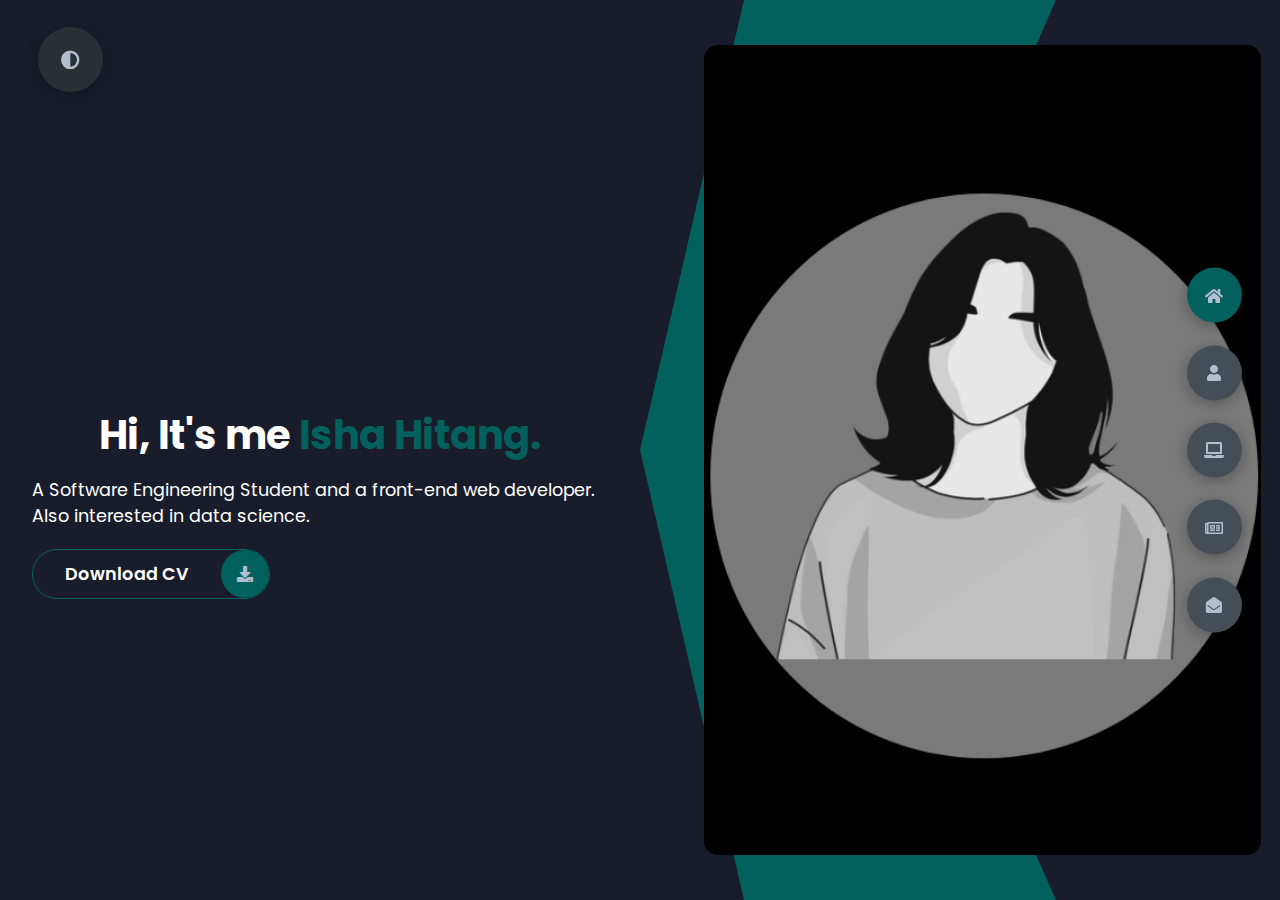
==== index.html @ 8fed6f86 "image added" ====
<!DOCTYPE html>
<html lang="en">
<head>
    <meta charset="UTF-8">
    <meta http-equiv="X-UA-Compatible" content="IE=edge">
    <meta name="viewport" content="width=device-width, initial-scale=1.0">
    <title>Portfolio</title>
    <link rel="stylesheet" href="styles/styles.css">
    <link rel="stylesheet" href="styles/_responsive.css">
    <link rel="preconnect" href="https://fonts.googleapis.com">
    <link rel="preconnect" href="https://fonts.gstatic.com" crossorigin>
    <link rel="stylesheet" href="https://cdnjs.cloudflare.com/ajax/libs/font-awesome/5.15.4/css/all.min.css" integrity="sha512-1ycn6IcaQQ40/MKBW2W4Rhis/DbILU74C1vSrLJxCq57o941Ym01SwNsOMqvEBFlcgUa6xLiPY/NS5R+E6ztJQ==" crossorigin="anonymous" referrerpolicy="no-referrer" />
    <link href="https://fonts.googleapis.com/css2?family=Poppins:wght@400;500;600;700;800&display=swap" rel="stylesheet">
</head>
<body class="main-content">
    <header class="section sec1 header active" id="home">
        <div class="header-content">
            <div class="left-header">
                <div class="h-shape"></div>
                <div class="image">
                    <img src="img/my_img.png" alt="" width="100px" height="100px">
                </div>
            </div>
            <div class="right-header">
                <h1 class="name">
                    Hi, It's me <span>Isha Hitang.</span>
                </h1>
                <p>
                    A Software Engineering Student and a front-end web developer. Also interested in data science.
                </p>
                <div class="btn-con">
                <a href="#" class="main-btn">
                    <span class="btn-text">Download CV</span>
                    <span class="btn-icon"><i class="fas fa-download"></i></span>
                </a>
            </div>
            </div>
        </div>
    </header>
    <main>
        <section class="section sec2 about" id="about">
            <div class="main-title">
                <h2>
                    ABOUT <span>ME</span>
                    <span class="bg-text">my-status</span>
                </h2>
            </div>
            <div class="about-container">
                <div class="left-about">
                    <h4>Information about me</h4>
                    <p>Hi, It&#39;s me Isha Hitang. I am a web developer and a
                        creative engineering student who loves to explore and create
                        new things related to the field. At present, i am probing in
                        the field of data science. Currently inspecting my actual
                        happiness in the field of software. I believe that finding
                        your true happiness will reach you to the victory of your
                        givings, No matter how critical the situation will be...</p>
                    <p>-Dream is something you are free to choose, Dream is
                        someting you are free to imagine, Dream is something that
                        motivates you wake up early in the morning, Dream is
                        something that you can follow...
                <div class="abt-btn-icon">
                    <a href="#" class="main-btn">
                        <span class="btn-text">Download CV</span>
                        <span class="btn-icon"><i class="fas fa-download"></i></span>
                    </a>
                </div>
                </div>
                <div class="right-about">
                    <div class="about-item">
                        <div class="abt-text">
                            <p class="large-text">
                                Project1
                            </p>
                            <p class="small-text">
                                coming <br/>soon...
                            </p>
                        </div>
                    </div>

                    <div class="about-item">
                        <div class="abt-text">
                            <p class="large-text">
                                Project2
                            </p>
                            <p class="small-text">
                                coming <br/>soon...
                            </p>
                        </div>
                    </div>

                    <div class="about-item">
                        <div class="abt-text">
                            <p class="large-text">
                                Project3
                            </p>
                            <p class="small-text">
                                coming <br/>soon...
                            </p>
                        </div>
                    </div>

                    <div class="about-item">
                        <div class="abt-text">
                            <p class="large-text">
                                Project4
                            </p>
                            <p class="small-text">
                                coming <br/>soon...
                            </p>
                        </div>
                    </div>

                </div>
            </div>
            <div class="about-stats">
                <h4 class="stat-titile">Skills</h4>
                <div class="progress-bars">
                    <div class="progress-bar">
                        <div class="prog-title">HTML</div>
                          <div class="progress-con">
                            <p class="prog-text">80%</p>
                            <div class="progress">
                                <span class="html"></span>
                            </div>
                          </div>
                    </div>

                    <div class="progress-bar">
                        <div class="prog-title">SCSS</div>
                          <div class="progress-con">
                            <p class="prog-text">67%</p>
                            <div class="progress">
                                <span class="css"></span>
                            </div>
                          </div>
                    </div>

                    <div class="progress-bar">
                        <div class="prog-title">JS</div>
                          <div class="progress-con">
                            <p class="prog-text">60%</p>
                            <div class="progress">
                                <span class="javascript"></span>
                            </div>
                          </div>
                    </div>

                    <div class="progress-bar">
                        <div class="prog-title">PHP/MYSQL</div>
                          <div class="progress-con">
                            <p class="prog-text">60%</p>
                            <div class="progress">
                                <span class="php-mysql"></span>
                            </div>
                          </div>
                    </div>

                    <div class="progress-bar">
                        <div class="prog-title">PYTHON</div>
                          <div class="progress-con">
                            <p class="prog-text">70%</p>
                            <div class="progress">
                                <span class="python"></span>
                            </div>
                          </div>
                    </div>

                    <div class="progress-bar">
                        <div class="prog-title">C/C++</div>
                          <div class="progress-con">
                            <p class="prog-text">85%</p>
                            <div class="progress">
                                <span class="c-cplus"></span>
                            </div>
                          </div>
                    </div>
                </div>
            </div>
            <h4 class="stat-titile">My timeline</h4>
            <div class="timeline">
                <div class="timeline-item">
                    <div class="timeline-icon">
                        <i class="fas fa-briefcase"></i>
                    </div>
                    <p class="timeline-duration">2068 - 2074</p>
                    <h5> Jana Jyoti S.S <span> - middle school diploma</span></h5>
                    <p>At Jana Jyoti Secondary School, Tilottama-4, Rupandehi-Nepal.</p>
                </div>

                <div class="timeline-item">
                    <div class="timeline-icon">
                        <i class="fas fa-briefcase"></i>
                    </div>
                    <p class="timeline-duration">2075 - 2077</p>
                    <h5> Tilottama H.S.S <span> - high school diploma</span></h5>
                    <p>At Tilottama Higher Secondary School, Tilottama-2, Rupandehi-Nepal.</p>
                </div>

                <div class="timeline-item">
                    <div class="timeline-icon">
                        <i class="fas fa-briefcase"></i>
                    </div>
                    <p class="timeline-duration">2078 - present</p>
                    <h5>NCIT<span> - software Engineering Student</span></h5>
                    <p>At Nepal college Of Information Technology, Balkuamri-Lalitpur, Kathmandu, Nepal</p>
                </div>

                <div class="timeline-item">
                    <div class="timeline-icon">
                        <i class="fas fa-briefcase"></i>
                    </div>
                    <p class="timeline-duration">coming years</p>
                    <h5>Internships <span> - coming soon...</span></h5>
                    <p>...</p>
                </div>

            </div>
        </section>
        <section class="section sec3 projects" id="projects">
            <div class="main-title">
                <h2>My <span>Projects</span><span class="bg-text">My work</span></h2>
            </div>
            <p class="project-text">
                Here is some of my projects that i have done using various programming language and will also contain my all future projects...
            </p>
            <div class="_projects">
                <div class="projects-item">
                    <div class="image">
                        <img src="img/girl5.jpg" alt="">
                    </div>
                    <div class="hover-items">
                        <h3>coming soon...</h3>
                        <div class="icons">
                            <a href="#" target="_blank" class="icon git-icon">
                                <i class="fab fa-github"></i>
                            </a>

                            <a href="#" target="_blank" class="icon lin-icon">
                                <i class="fab fa-linkedin"></i>
                            </a>

                            <a href="#" target="_blank" class="icon y-icon">
                                <i class="fab fa-youtube"></i>
                            </a>
                        </div>
                    </div>
                </div>
                <div class="projects-item">
                    <div class="image">
                        <img src="img/girl5.jpg" alt="">
                    </div>
                    <div class="hover-items">
                        <h3>coming soon...</h3>
                        <div class="icons">
                            <a href="#" target="_blank" class="icon git-icon">
                                <i class="fab fa-github"></i>
                            </a>

                            <a href="#" target="_blank" class="icon lin-icon">
                                <i class="fab fa-linkedin"></i>
                            </a>

                            <a href="#" target="_blank" class="icon y-icon">
                                <i class="fab fa-youtube"></i>
                            </a>
                        </div>
                    </div>
                </div>

                <div class="projects-item">
                    <div class="image">
                        <img src="img/girl5.jpg" alt="">
                    </div>
                    <div class="hover-items">
                        <h3>coming soon...</h3>
                        <div class="icons">
                            <a href="#" target="_blank" class="icon git-icon">
                                <i class="fab fa-github"></i>
                            </a>

                            <a href="#" target="_blank" class="icon lin-icon">
                                <i class="fab fa-linkedin"></i>
                            </a>

                            <a href="#" target="_blank" class="icon y-icon">
                                <i class="fab fa-youtube"></i>
                            </a>
                        </div>
                    </div>
                </div>

                <div class="projects-item">
                    <div class="image">
                        <img src="img/girl5.jpg" alt="">
                    </div>
                    <div class="hover-items">
                        <h3>coming soon...</h3>
                        <div class="icons">
                            <a href="#" target="_blank" class="icon git-icon">
                                <i class="fab fa-github"></i>
                            </a>

                            <a href="#" target="_blank" class="icon lin-icon">
                                <i class="fab fa-linkedin"></i>
                            </a>

                            <a href="#" target="_blank" class="icon y-icon">
                                <i class="fab fa-youtube"></i>
                            </a>
                        </div>
                    </div>
                </div>

                <div class="projects-item">
                    <div class="image">
                        <img src="img/girl5.jpg" alt="">
                    </div>
                    <div class="hover-items">
                        <h3>coming soon...</h3>
                        <div class="icons">
                            <a href="#" target="_blank" class="icon git-icon">
                                <i class="fab fa-github"></i>
                            </a>

                            <a href="#" target="_blank" class="icon lin-icon">
                                <i class="fab fa-linkedin"></i>
                            </a>

                            <a href="#" target="_blank" class="icon y-icon">
                                <i class="fab fa-youtube"></i>
                            </a>
                        </div>
                    </div>
                </div>

                <div class="projects-item">
                    <div class="image">
                        <img src="img/girl5.jpg" alt="">
                    </div>
                    <div class="hover-items">
                        <h3>coming soon...</h3>
                        <div class="icons">
                            <a href="#" target="_blank" class="icon git-icon">
                                <i class="fab fa-github"></i>
                            </a>

                            <a href="#" target="_blank" class="icon lin-icon">
                                <i class="fab fa-linkedin"></i>
                            </a>

                            <a href="#" target="_blank" class="icon y-icon">
                                <i class="fab fa-youtube"></i>
                            </a>
                        </div>
                    </div>
                </div>
            </div>
        </section>
        <section class="section sec4 " id="blogs">
            <div class="blogs-content">
                <div class="main-title">
                    <h2>My <span>Blogs</span><div class="bg-text">My Blogs</div></h2>
                </div>
                <div class="_blogs">
                    <div class="blog">
                        <img src="img/girl4.jpg" alt="">
                        <div class="blog-text">
                           <h4>How to start programming for the first time...</h4> 
                           <p>One of ways I learn best is by doing. I literally decide on a topic I think I know something about, and I drill down in a spiral loop through things I didn’t know, or I didn’t even think about.</p>
                        </div>
                    </div>

                    <div class="blog">
                        <img src="img/girl4.jpg" alt="">
                        <div class="blog-text">
                           <h4>My first coding...</h4> 
                           <p>It’s 1 or 0. There’s no “almost there”–you either get the correct or incorrect result. That seeing-through mentality sharpens how you approach a real problem.</p>
                        </div>
                    </div>

                </div>
            </div>
        </section>
        <section class="section sec5 contact" id="contact">
            <div class="contact-container">
                <div class="main-title">
                    <h2>Contact <span>Me</span><div class="bg-text">Contact</div></h2>
                </div>
                <div class="contact-content-con">
                    <div class="left-contact">
                        <h4>contact me here
                            <p><i class="fas fa-smile" aria-hidden="true" style="font-size: 30px; color: var(--color-white);"></i></p>
                        </h4>
                        <p>Lorem, ipsum dolor sit amet consectetur adipisicing elit. Repellat illo impedit ipsam eaque quos </p>
                        <div class="contact-info">
                            <div class="contacts-item">
                                <div class="icon">
                                    <i class="fas fa-map-marker-alt"></i>
                                    Location
                                </div>
                                <p>
                                    : Kathmandu, Nepal
                                </p>
                            </div>

                            <div class="contacts-item">
                                <div class="icon">
                                    <i class="fas fa-book-reader"></i>
                                    Education
                                </div>
                                <p>
                                    : NCIT
                                </p>
                            </div>

                            <div class="contacts-item">
                                <div class="icon">
                                    <i class="fa fa-mobile" aria-hidden="true"></i>
                                    Mobile Number
                                </div>
                                <p>
                                    : +977 9827454638
                                </p>
                            </div>

                            <div class="contacts-item">
                                <div class="icon">
                                    <i class="fa fa-envelope" aria-hidden="true"></i>
                                    Email
                                </div>
                                <p>
                                    : isha09@gmail.com
                                </p>
                            </div>

                            <div class="contacts-item">
                                <div class="icon">
                                    <i class="fa fa-language" aria-hidden="true"></i>
                                    language
                                </div>
                                <p>
                                    : Nepali, English, hindi
                                </p>
                            </div>
                        </div>
                        <div class="contact-icons">
                            <div class="contact-icon">
                                <a href="https://www.github.com/iamisha" target="_blank">
                                    <i class="fab fa-github g-icon"></i>
                                </a>
                                <a href="https://www.facebook.com/isha.hitang.5" target="_blank">
                                    <i class="fab fa-facebook fa-icon"></i>
                                </a>
                                <a href="https://www.instagram.com/isha_hitang/" target="_blank">
                                    <i class="fab fa-instagram insta-icon"></i>
                                </a>
                                <a href="https://www.linkedin.com/in/isha-hitang-bb3673252/" target="_blank">
                                    <i class="fab fa-linkedin lin-icon"></i>
                                </a>
                            </div>
                        </div>
                    </div>
                    <div class="right-contact">
                        <form action="" class="form-contact">
                            <div class="control-input control-input-2">
                                <div class="f-name">
                                    <input type="text" required  placeholder="TYPE YOUR FULL NAME">
                                </div>
                                <input type="text" required  placeholder="TYPE YOUR FULL EMAIL">
                            </div>

                            <div class="control-input">
                                <input type="text" required  placeholder="ENTER SUBJECT">
                            </div>

                            <div class="control-input">
                                <textarea name="" id="" cols="15" rows="8" placeholder="type something..."></textarea>
                            </div>
                            <div class="submit-button">
                                <a href="#" class="main-btn">
                                    <span class="btn-text">Submit</span>
                                    <span class="btn-icon"><i class="fa fa-eye"></i></span>
                                </a>
                            </div>
                        </form>
                    </div>
                </div>
            </div>
        </section>
    </main>

    <div class="controls">
        <div class="control active-btn" data-id="home" >
            <i class="fas fa-home"></i>
        </div>
        <div class="control" data-id="about">
            <i class="fas fa-user"></i>
        </div>
        <div class="control" data-id="projects">
            <i class="fa fa-laptop"></i>
        </div>
        <div class="control" data-id="blogs">
            <i class="far fa-newspaper"></i>
        </div>
        <div class="control" data-id="contact">
            <i class="fas fa-envelope-open"></i>
        </div>
    </div>
    <div class="theme-btn">
        <i class="fas fa-adjust"></i>
    </div>
    <script src="app.js"></script>
</body>
</html>
---- styles/styles.css ----
*{
    margin: 0;
    padding: 0;
    box-sizing: border-box;
    list-style: none;
}

:root {
    --color-primary: #191d2b;
    --color-secondary: #02615c;
    --color-white: #FFFFFF;
    --color-black: #000;
    --color-grey0: #f8f8f8;
    --color-grey-1: #dbe1e8;
    --color-grey-2: #b2becd;
    --color-grey-3: #6c7983;
    --color-grey-4: #454e56;
    --color-grey-5: #2a2e35;
    --color-grey-6: #12181b;
    --br-sm-2: 14px;
    --box-shadow-1: 0 3px 15px rgba(0,0,0,.3);
}

.light-mode{
    --color-primary: #FFFFFF;
    --color-secondary: teal;
    --color-white: #454e56;
    --color-black: #000;
    --color-grey0: #f8f8f8;
    --color-grey-1: #6c7983;
    --color-grey-2: #6c7983;
    --color-grey-3: #6c7983;
    --color-grey-4: #454e56;
    --color-grey-5: #f8f8f8;
    --color-grey-6: #12181b;
    --br-sm-2: 14px;
    --box-shadow-1: 0 3px 15px rgba(0,0,0,.3);
}

body {
    background-color: var(--color-primary);
    font-family: "Poppins", sans-serif;
    font-size: 1.1rem;
    color: var(--color-white);
    transition: all 0.4s ease-in-out;
  }

a{
    display: inline-block;
    text-decoration: none;
    color: inherit;
    font-family: inherit;
}


header{
    min-height: 100vh;
    color: var(--color-white);
    overflow: hidden;
}

section{
    min-height: 100vh;
    width: 100%;
    position: absolute;
    left: 0;
    top: 0;
    padding: 3rem 18rem;
}

.section{
    transform: translateY(-100%) scale(0);
    transition: all .4s ease-in-out;
    background-color: var(--color-primary);
}

.sec1{
    display: none;
    transform: translateY(0) scale(1);
   

}
.sec2{
    display: none;
    transform: translateY(0) scale(1);
    

}
.sec3{
    display: none;
    transform: translateY(0) scale(1);
    

}
.sec4{
    display: none;
    transform: translateY(0) scale(1);
   
}
.sec5{
    display: none;
    transform: translateY(0) scale(1);
    

}

.active{
    display: block;
    animation: scaleAnim 1s ease-in-out;
}

@keyframes scaleAnim {
    0%{
        transform: translateY(-100%) scaleY(0)
    }

    100%{
        transform: translateY(0) scaleY(1)
    }
}

/*controls css starts here*/

.controls{
    position: fixed;
    z-index: 10;
    top: 50%;
    right: 3%;
    display: flex;
    flex-direction: column;
    align-items: center;
    justify-content: center;
    transform: translateY(-50%);
    
}
.control{
    padding: 1rem;
    cursor: pointer;
    background-color: var(--color-grey-4);
    width: 55px;
    height: 55px;
    border-radius: 50%;
    display: flex;
    justify-content: center;
    align-items: center;
    margin: .7rem 0;
    box-shadow: var(--box-shadow-1);
}
.control:hover {
    background-color: var(--color-secondary);
}
i{
    font-size: 1rem;
    color: var(--color-grey-2);
    pointer-events: none;
}

.theme-btn{
    top: 3%;
    left: 3%;
    height: 65px;
    width: 65px;
    cursor: pointer;
    background-color: var(--color-grey-5);
    border-radius: 50%;
    position: fixed;
    display: flex;
    justify-content: center;
    align-items: center;
    box-shadow: 0 3px 15px rgba(0, 0, 0, 0.3);
    transition: all .1s ease-in-out;
}

.theme-btn:hover{
    transform: translateY(-5px);
}

.theme-btn i{
    font-size: 1.2rem;
    color: var(--color-grey-2);
    pointer-events: none;
}

/*active-btn*/
.active-btn{
    background-color: var(--color-secondary);
    transition: all .4s ease-in-out;
}
/*control css ends here*/

/*header content css starts here*/
.header-content{
    display: grid;
    grid-template-columns: repeat(2, 1fr);
    min-height: 100vh;
}
.left-header{
    display: flex;
    align-items: center;
    position: relative;
}
.right-header{
    display: flex;;
    flex-direction: column;
    justify-content: center;
    padding-right: 18rem;
}
h1.name{
    font-size: 35px;
    margin-bottom: 12px;
}
.name{
    font-size: 3rem;
}
.name  span{
    color: var(--color-secondary);
}

.h-shape{
    transition: all .4s ease-in-out;
    width: 65%;
    height: 100%;
    background-color: var(--color-secondary); 
    position: absolute;
    left: 0;
    top: 0;
    bottom: 0;
    z-index: -1;
    clip-path: polygon(100% 0%, 52% 50%, 100% 100%, 25% 100%, 0% 50%, 25% 0%);
}
.image {
    border-radius: var(--br-sm-2);
    height: 90%;
    width: 87%;
    margin-left: 4rem;
    background-color: var(--color-black);
    transition: all .4s ease-in-out;
}

img{
    width: 100%;
    height: 100%;
    object-fit: cover;
    transition: all .4s ease-in-out;
    filter: grayscale(100%);
  
}
/*header content css ends here*/

/*CV Button css starst here*/
.btn-con{
    display: felx;
    align-self: flex-start;
}
.abt-btn-icon{
    display: flex;
    align-self: flex-start;

}
.main-btn{
    border-radius: 40px;
    color: inherit;
    font-weight: 600;
    position: relative;
    border: 1px solid var(--color-secondary);
    display: flex;
    align-items: center;
    overflow: hidden;
}
a.main-btn {
    margin-top: 20px;
}
a.main-btn:hover{
    background-color: var(--color-secondary);
    transition: all .4s ease-in-out;
}
.btn-text{
    padding: 0 2rem;
}
.btn-icon{
    background-color: var(--color-secondary);
    display: flex;
    align-items: center;
    justify-content: center;
    border-radius: 50%;
    padding: 1rem; 
}
/*CV button css ends here*/

/*about section css starts here*/
.about-container{
    display: grid;
    grid-template-columns: repeat(2, 1fr);
    padding-top: 3.5rem;
    padding-bottom: 5rem;
}
.right-about{
    display: grid;
    grid-template-columns: repeat(2, 1fr);
    grid-gap: 2rem;

}

.left-about{
    padding-right: 5rem;

}

.left-about p{
    line-height: 2rem;
    color: var(--color-grey-1);
}
.left-about h4{
    font-size: 2rem;
    text-decoration: uppercase;
}

.about-item{
    border: 2px solid var(--color-grey-5);
    border-radius: 5px;
    transition: all .4s ease-in-out;
    box-shadow: 1 px 2px 15px rgba(0, 0, 0, .1);
}

.about-item:hover{
    cursor: default;
    transform: translateY(-5px);
    box-shadow: 1px 4px 15px rgba(0, 0, 0, .33);
}

.abt-text{
    padding: 1.6rem;
    display: flex;
    flex-direction: column;
}

.large-text{
    font-size: 3rem;
    font-weight: 700;
    color: var(--color-secondary);
}
.small-text{
    padding-left: 3rem;
    position: relative;
    text-transform: uppercase;
    font-size: 1.2rem;
    color: var(--color-grey-1);
    letter-spacing: 2px;
}


.main-title{
    text-align: center;
}
.main-title h2{
    position: relative;
    text-transform: uppercase;
    font-size: 4rem;
    font-weight: 700;

}
.main-title span{
    color: var(--color-secondary);
}
.main-title .bg-text{
    position: absolute;
    top: 50%;
    left: 50%;
    color: var(--color-grey-5);
    transition: all .4s ease-in-out;
    z-index: -1;
    transform: translate(-50%, -50%);
    font-weight: 800;
    font-size: 6.2rem;
}
/*about section css ends here*/

/*skills*/
.about-stats{
    padding-bottom: 4rem;
}
.about-stats .progress-bars{
    display: grid;
    grid-template-columns: repeat(2, 1fr);
    grid-gap: 2rem;

}
.about-stats .progress-bars .progress-bar{
    display: flex;
    flex-direction: column;

}
.about-stats .progress-bars .progress-bar .prog-title{
    text-transform: uppercase;
    font-weight: 500;
}
.prog-title .progress-con{
    display: flex;
    align-items: center;

}
.progress-con .prog-text{
    color: var(--color-grey-2);
}
.progress-con .progress{
    width: 100%;
    height: .45rem;
    background-color: var(--color-grey-4);
    margin-left: 3rem;
    margin-top: -1rem;
    position: relative;
}

.progress span{
    position: absolute;
    top: 0;
    left: 0;
    height: 100%;
    background-color: var(--color-secondary);
    transition: all .4s ease-in-out;
    width: 80%;
}

.progress .html{
    width: 80%;
}
.progress .css{
    width: 67%;
}
.progress .javascript{
    width: 60%;
}
.progress .php-mysql{
    width: 60%;
}
.progress .python{
    width: 70%;
}
.progress .c-cplus{
    width: 85%;
}

.progress-bar{
    margin-left: 60px;
}

.stat-titile::before{
    content: '';
    position: absolute;
    left: 50%;
    top: 0;
    width: 40%;
    height: 1px;
    background-color: var(--color-grey-5);
    transform: translateX(-50%);
}
h4.stat-titile {
    margin-left: 60px;
    text-transform: uppercase;
    font-size: 1.4rem;
    text-align: center;
    padding: 3.5rem 0;
    position: relative;
}

.progress-bars {
    margin-left: -72px;
}

/*timeline*/
.timeline{
    display: grid;
    grid-template-columns: repeat(2, 1fr);
    grid-gap: 2rem;
    padding-bottom: 3rem;

}
.timeline .timeline-item{
    position: relative;
    padding-left: 3rem;
    border-left: 1px solid var(--color-grey-5);
}
.timeline .timeline-icon{
    position: absolute;
    left: -28px;
    top: 0;
    background-color: var(--color-secondary);
    width: 50px;
    height: 50px;
    border-radius: 50%;
    display: flex;
    align-items: center;
    justify-content: center;

}
.timeline i{
    font-size: 1.2rem;
}
.timeline .timeline-duration{
    padding: .2rem .6rem;
    background-color: var(--color-grey-5);
    border-radius: 15px;
    display: inline-block;
    font-size: .8rem;
    text-transform: uppercase;
    font-weight: 500;
}
.timeline h5{
    padding: 1rem 0;
    text-transform: uppercase;
    font-size: 1.3rem;
    font-weight: 600;

}
.timeline span{
    color: var(--color-grey-2);
    font-weight: 500;
    font-size: 1.2rem;
}
.timeline p{
    font-size: 15px;
    color: var(--color-grey-2);
}


/*Projects*/
.project-text{
    padding: 2rem 0;
    text-align: center; 
}

._projects{
    display: grid;
    grid-template-columns: repeat(3, 1fr);
    grid-gap: 2rem;
    margin-top: 3rem;
}


._projects .image{
    width: 82%;;
}

._projects .projects-item{
    position: relative;
}

._projects img{
    width: 100%;
    height: 100%;
    object-fit: cover;
    border-radius: 15px;
}
._projects .hover-items{
    width: 100%;
    height: 100%;
    background-color: var(--color-secondary);
    position: absolute;
    left: 0;
    top: 0;
    border-radius: 15px;
    display: flex;
    justify-content: center;
    align-items: center;
    flex-direction: column;
    opacity: 0;
    transform: scale(0);
    transition: all .4s ease-in-out;
}
.hover-items h3{
    font-size: 1.4rem;
    color: var(--color-white);
    margin-bottom: 1.4rem;
}
.hover-items .icons{
    display: flex;
    justify-content: center;
    align-items: center;
    
}
.hover-items .icon{
    background-color: var(--color-primary);
    border-radius: 50%;
    width: 50px;
    height: 50px;
    display: flex;
    align-items: center;
    justify-content: center;
    margin: 0 1rem;
    cursor: pointer;
    transition: all .4s ease-in-out;

}
.hover-items i{
    font-size: 1.4rem;
    color: var(--color-white);
    margin: 0 1rem;
}

.hover-items .git-icon:hover{
    background-color: var(--color-black);
}

.hover-items .lin-icon:hover{
    background-color: #0077b5;
}

.hover-items .y-icon:hover{
    background-color: #FF3333;
}
.projects-item:hover .hover-items{
    opacity: 1;
    transform: scale(1);
}

/*Blogs*/
._blogs {
    display: grid;
    grid-template-columns: repeat(3, 1fr);
    grid-gap: 2rem;
    margin-top: 3rem;
    display: flex;
    align-items: center;
    justify-content: center;
  }
  
  ._blogs .blog {
    position: relative;
    background-color: var(--color-grey-5);
    border-radius: 5px;
    box-shadow: 1px 1px 20px rgba(0, 0, 0, 0.1);
    transition: all 0.4s ease-in-out;
   
  }
  ._blogs .blog:hover {
    box-shadow: 1px 1px 20px rgba(0, 0, 0, 0.3);
    transform: translateY(-5px);
    transition: all 0.4s ease-in-out;
  }
  ._blogs .blog:hover img {
    filter: grayscale(0);
    transform: scale(1.1);
    box-shadow: 0px 4px 15px rgba(0, 0, 0, 0.8);
  }
  ._blogs .blog img {
    width: 100%;
    height: 200px;
    object-fit: cover;
    border-top-left-radius: 5px;
    border-top-right-radius: 5px;
    filter: grayscale(100%);
    transition: all 0.4s ease-in-out;
   
  }
  ._blogs .blog .blog-text {
    margin-top: -7px;
    padding: 1.1rem;
    border-top: 8px solid var(--color-secondary);
  }
  ._blogs .blog .blog-text h4 {
    font-size: 1.5rem;
    margin-bottom: 0.7rem;
    transition: all 0.4s ease-in-out;
    cursor: pointer;
  }
  ._blogs .blog .blog-text h4:hover {
    color: var(--color-secondary);
  }
  ._blogs .blog .blog-text p {
    color: var(--color-grey-2);
    line-height: 2rem;
    padding-bottom: 1rem;
  }

  /*contact*/
  .contact-content-con{
    display: flex;
    padding-top: 3.6rem;
  }

  .contact-content-con .right-contact .control-input-2{
    flex-direction: column;
}
.contact-content-con .f-name{
    margin-bottom: 20px;
}

  .contact-content-con .left-contact{
    flex: 2;
  }
  .left-contact h4{
    margin-top: 1rem;
    font-size: 2rem;
    text-transform: uppercase;
  }
  .left-contact p{
    margin: 1rem 0;
    line-height: 2rem;
  }
 .contact-info .contacts-item{
    display: flex;
    align-items: center;
    justify-content: space-between;
 }

 .contacts-item p{
    margin: .3rem 0 !important;
    padding: 0 !important;
 }
 .contacts-item .icon{
    display: grid;
    grid-template-columns: 30px 1fr;
 }

 .contacts-item .icon i{
    display: flex;
    align-items: center;
    font-size: 1.3rem;
 }
  .contact-content-con .right-contact{
    flex: 3;
    margin-left: 3rem;
  }
  .right-contact .control-input{
    margin: 1.5rem 0;
  }
.right-contact .control-input input, textarea{
    border-radius: 30px;
    font-weight: inherit;
    font-size: inherit;
    font-family: inherit;
    padding: .8rem 1.1rem;
    outline: none;
    border: none;
    background-color: var(--color-grey-5);
    width: 100%;
    color: var(--color-white);
    resize: none;
}

.right-contact .control-input-2{
    display: flex;
}
.control-input-2:last child{
    margin-left: 1.4rem;
}
.right-contact input[type="text"] {
    margin: 6px;
}
.right-contact .submit-button{
    display: flex;
    align-items: right;
    justify-content: flex-start;
}
.contact-icons .contact-icon{
    display: flex;
    margin-top: 2rem;
}
.contact-icons .contact-icon a{
    display: flex;
    align-items: center;
    color: var(--color-white);
    background-color: var(--color-grey-5);
    cursor: pointer;
    justify-content: center;
    width: 50px;
    height: 50px;
    border-radius: 50%;
    margin: 0 .35rem;
    transition: all .4s ease-in-out;
}
.contact-icon a:hover{
    background-color: var(--color-secondary);
}

.contact-icons i{
    display: flex;
    align-items: center;
    justify-content: center;
    font-size: 1.3rem;
}

@import './_responsive.css';
---- styles/_responsive.css ----
@media screen and (max-width: 600px){

    h1.name {
        margin-top: 55px;
    }
    .main-title{
        margin-top: 80px;

    }
    .main-title .bg-text{
        font-size: 40px;
    }
    .main-title h2{
        font-size: 40px;
    }
    .theme-btn{
        
        width: 50px;
        height: 50px;
        margin-top: 800px;
    }

    header{

        padding: 0;
    }
    header .right-header{
        padding: 0 !important;
    }
    .header-content {
        height: 905px;
        grid-template-columns: 1fr;
        padding-bottom: 6rem;
    }
    .left-header .h-shape{
        display: none;
    }
    .right-header{
        grid-row: 1;
        width: 90%;
        margin: 0 auto;
    }
    .header-content .left-header .image{
        margin: 0 auto;
        width: 85%;
    }

    .about-container{
        grid-template-columns: 1fr;
    }
    .about-container .right-about{
        grid-template-columns: 1fr;
        padding-top: 2rem;
    }
    .about-container .left-about{
        padding-right: 0;
    }
    .left-about p{
        padding-left: 0;
    }

    .about-stats .progress-bars{
        grid-template-columns: 1fr;
        width: 100%;
        margin-left: -40px;
    }

    ._projects {
        display: inline-block;
        margin-left: -60px;
    }
    ._blogs{
        display: inline-block;
    }
    .blog{
        margin: 25px;
    }

    .contact-content-con{
        flex-direction: column;
    }
    .left-contact h4 {
        text-align: center;
        margin-top: -40px;
    }

    .contact-content-con .right-contact{
        flex: 3;
        margin-left: 0;
    }
    .contact-icons {
        padding: 10px;
    }
    .contact-icon {
        padding-left: 45px;
    }
    .contact-icon {
        margin-left: 40px;
    }
    .contact-content-con .right-contact .control-input-2{
        flex-direction: column;
    }
    .contact-content-con .right-contact .control-input-2:last-child{
        margin-left: 0;
        margin-top: 1.5rem;
    }
    .right-contact .f-name {
        margin-bottom: 20px;
    }
    .submit-button {
        margin-left: 310px;
    }
.timeline{
    grid-template-columns: 1fr;
    padding-bottom: 6rem;
}

    .section{
        padding: 2rem 2.5rem !important;
    }
    .controls {
    top: 0;
    bottom: auto;
    flex-direction: row;
    justify-content: center;
    left: 50%;
    transform: translateX(-50%);
    width: 100%;
    background-color: var(--color-black);
}
    .control{
        margin: 1rem .6rem;
    }
}

@media screen and (max-width:1432px){
    h1.name {
        margin-top: 55px;
    }
    .main-title{
        margin-top: 80px;

    }
    .main-title .bg-text{
        font-size: 40px;
    }
    .main-title h2{
        font-size: 40px;
    }
    .container{
        padding: 7rem 11rem;
    }

    .contact-content-con{
        flex-direction: column; 
    }
    .contact-content-con .right-contact{
        margin-left: 0;
        margin-top: 2.5rem;
    }
    .contact-content-con .right-contact .i-c-2{
        flex-direction: column;
    }
    .contact-content-con .right-contact .i-c-2 :last-child{
        margin-left: 0;
        margin-top: 1.5rem;
    }

    .contact-content-con .right-contact{
        margin-bottom: 6rem;
    }    
}

@media screen and (max-width:1250px){
    ._blogs{
        grid-template-columns: repeat(2, 1fr);
        margin-top: 6rem;
    }
    ._projects{
        grid-template-columns: repeat(2, 1fr);
    }
    .header-content .right-header{
        padding-right: 9rem;
    }

}
@media screen and (max-width:1070px){
    .about-container{
        grid-template-columns: repeat(1, 1fr);
    }
    .about-container .right-about{
        padding-top: 2.5rem;
    }
    
}


@media screen and (max-width:970px){
    .container{
        padding: 7rem 6rem;
    }
    .about-container .left-about{
        padding-right: 0rem;
    }
    .header-content{
        grid-template-columns: repeat(1, 1fr);
        padding-bottom: 6rem;
    }

    .left-header .h-shape{
        display: none;
    }
        
    .left-header image{
        width: 90% !important;
        margin: 0 auto !important;
        
    }
    }
    .right-header{
        grid-row: 1;
        padding-right: 0rem !important;
        width: 90%;
        margin: 0 auto;
    }
    .right-header  .name{
        font-size: 2.5rem !important;
        text-align: center;
        padding-top: 3rem;
    }

    @media screen and (max-width:700px){
        .container{
            padding: 7rem 3rem;
        }
        .about-stats .progress-bars{
            grid-template-columns: repeat(1, 1fr);
        }
        .about-container .right-about{
            grid-template-columns: repeat(1, 1fr);
        }
        .timeline{
            grid-template-columns: repeat(1, 1fr);
        }
    }

    @media screen and (max-width:660px){
        h1.name {
            margin-top: 55px;
        }
        .main-title{
            margin-top: 80px;
    
        }
        .main-title .bg-text{
            font-size: 40px;
        }
        .main-title h2{
            font-size: 40px;
        }
        .theme-btn{
            width: 50px;
            height: 50px;
            margin-top: 800px;
        }
    
        header{
    
            padding: 0;
        }
        header .right-header{
            padding: 0 !important;
        }
        .header-content {
            height: 905px;
            grid-template-columns: 1fr;
            padding-bottom: 6rem;
        }
        .left-header .h-shape{
            display: none;
        }
        .right-header{
            grid-row: 1;
            width: 90%;
            margin: 0 auto;
        }
        .header-content .left-header .image{
            margin: 0 auto;
            width: 85%;
        }
    
        .about-container{
            grid-template-columns: 1fr;
        }
        .about-container .right-about{
            grid-template-columns: 1fr;
            padding-top: 2rem;
        }
        .about-container .left-about{
            padding-right: 0;
        }
        .left-about p{
            padding-left: 0;
        }
    
        .about-stats .progress-bars{
            grid-template-columns: 1fr;
            width: 100%;
            margin-left: -40px;
        }
    
        ._projects {
            display: inline-block;
            margin-left: -10px;
        }
        ._blogs{
            display: inline-block;
        }
        .blog{
            margin: 25px;
        }
    
        .contact-content-con{
            flex-direction: column;
        }
        .left-contact h4 {
            text-align: center;
            margin-top: -40px;
        }
    
        .contact-content-con .right-contact{
            flex: 3;
            margin-left: 0;
        }
        .contact-icons {
            padding: 10px;
        }
        .contact-icon {
            padding-left: 45px;
        }
        .contact-icon {
            margin-left: 40px;
        }
        .contact-content-con .right-contact .control-input-2{
            flex-direction: column;
        }
        .contact-content-con .right-contact .control-input-2:last-child{
            margin-left: 0;
            margin-top: 1.5rem;
        }
        .right-contact .f-name {
            margin-bottom: 20px;
        }
        .submit-button {
            margin-left: 310px;
        }
    .timeline{
        grid-template-columns: 1fr;
        padding-bottom: 6rem;
    }
    
        .section{
            padding: 2rem 2.5rem !important;
        }
        .controls {
        top: 0;
        bottom: auto;
        flex-direction: row;
        justify-content: center;
        left: 50%;
        transform: translateX(-50%);
        width: 100%;
        background-color: var(--color-black);
    }
        .control{
            margin: 1rem .6rem;
        }
    }
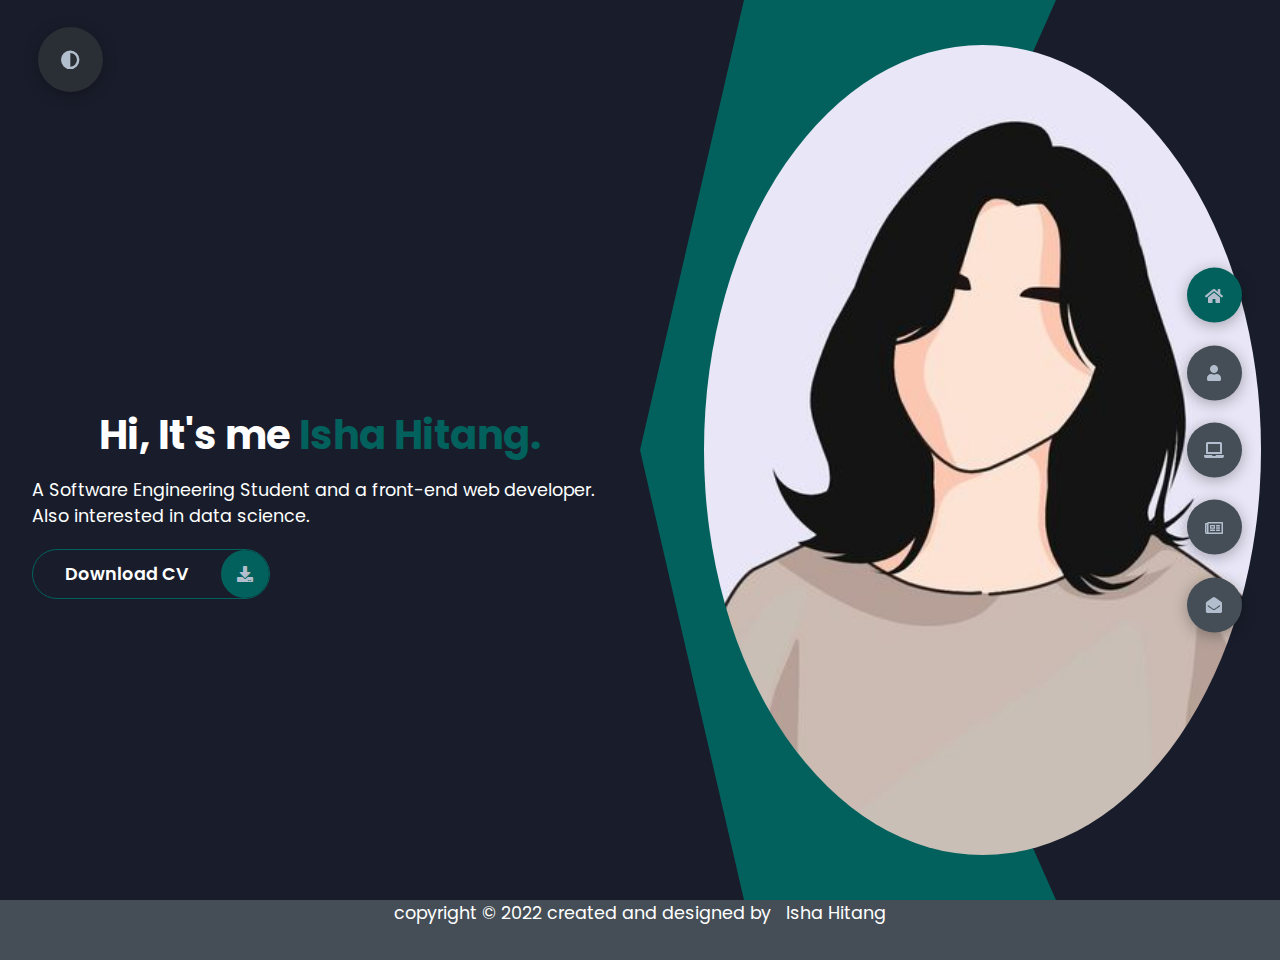
==== commit 35cc77e2: "email added" ====
--- a/index.html
+++ b/index.html
@@ -18,7 +18,7 @@
             <div class="left-header">
                 <div class="h-shape"></div>
                 <div class="image">
-                    <img src="img/my_img.png" alt="" width="100px" height="100px">
+                    <img src="img/girl6.jpg" alt="" width="100px" height="100px">
                 </div>
             </div>
             <div class="right-header">
@@ -289,72 +289,6 @@
                         </div>
                     </div>
                 </div>
-
-                <div class="projects-item">
-                    <div class="image">
-                        <img src="img/girl5.jpg" alt="">
-                    </div>
-                    <div class="hover-items">
-                        <h3>coming soon...</h3>
-                        <div class="icons">
-                            <a href="#" target="_blank" class="icon git-icon">
-                                <i class="fab fa-github"></i>
-                            </a>
-
-                            <a href="#" target="_blank" class="icon lin-icon">
-                                <i class="fab fa-linkedin"></i>
-                            </a>
-
-                            <a href="#" target="_blank" class="icon y-icon">
-                                <i class="fab fa-youtube"></i>
-                            </a>
-                        </div>
-                    </div>
-                </div>
-
-                <div class="projects-item">
-                    <div class="image">
-                        <img src="img/girl5.jpg" alt="">
-                    </div>
-                    <div class="hover-items">
-                        <h3>coming soon...</h3>
-                        <div class="icons">
-                            <a href="#" target="_blank" class="icon git-icon">
-                                <i class="fab fa-github"></i>
-                            </a>
-
-                            <a href="#" target="_blank" class="icon lin-icon">
-                                <i class="fab fa-linkedin"></i>
-                            </a>
-
-                            <a href="#" target="_blank" class="icon y-icon">
-                                <i class="fab fa-youtube"></i>
-                            </a>
-                        </div>
-                    </div>
-                </div>
-
-                <div class="projects-item">
-                    <div class="image">
-                        <img src="img/girl5.jpg" alt="">
-                    </div>
-                    <div class="hover-items">
-                        <h3>coming soon...</h3>
-                        <div class="icons">
-                            <a href="#" target="_blank" class="icon git-icon">
-                                <i class="fab fa-github"></i>
-                            </a>
-
-                            <a href="#" target="_blank" class="icon lin-icon">
-                                <i class="fab fa-linkedin"></i>
-                            </a>
-
-                            <a href="#" target="_blank" class="icon y-icon">
-                                <i class="fab fa-youtube"></i>
-                            </a>
-                        </div>
-                    </div>
-                </div>
             </div>
         </section>
         <section class="section sec4 " id="blogs">
@@ -430,7 +364,7 @@
                                     Email
                                 </div>
                                 <p>
-                                    : isha09@gmail.com
+                                    : ishahitang09@gmail.com
                                 </p>
                             </div>
 
@@ -488,8 +422,9 @@
                 </div>
             </div>
         </section>
+       
     </main>
-
+    
     <div class="controls">
         <div class="control active-btn" data-id="home" >
             <i class="fas fa-home"></i>
@@ -511,5 +446,8 @@
         <i class="fas fa-adjust"></i>
     </div>
     <script src="app.js"></script>
+    <div class="footer">
+        <p class="foot-1">copyright © 2022 created and designed by <span> &nbsp Isha Hitang</span></p>
+    </div>
 </body>
 </html>--- a/styles/styles.css
+++ b/styles/styles.css
@@ -22,7 +22,7 @@
 }
 
 .light-mode{
-    --color-primary: #FFFFFF;
+    --color-primary: rgb(231, 230, 230);
     --color-secondary: teal;
     --color-white: #454e56;
     --color-black: #000;
@@ -233,16 +233,17 @@
     height: 90%;
     width: 87%;
     margin-left: 4rem;
-    background-color: var(--color-black);
+    background-color: none;
     transition: all .4s ease-in-out;
 }
 
 img{
+    border-radius: 50%;
     width: 100%;
     height: 100%;
     object-fit: cover;
     transition: all .4s ease-in-out;
-    filter: grayscale(100%);
+    
   
 }
 /*header content css ends here*/
@@ -779,6 +780,13 @@
     justify-content: center;
     font-size: 1.3rem;
 }
+.footer p{
+    text-align: center;
+}
+.footer{
+    height: 60px;
+    background-color: var(--color-grey-4);
+}
 
 @import './_responsive.css';
 
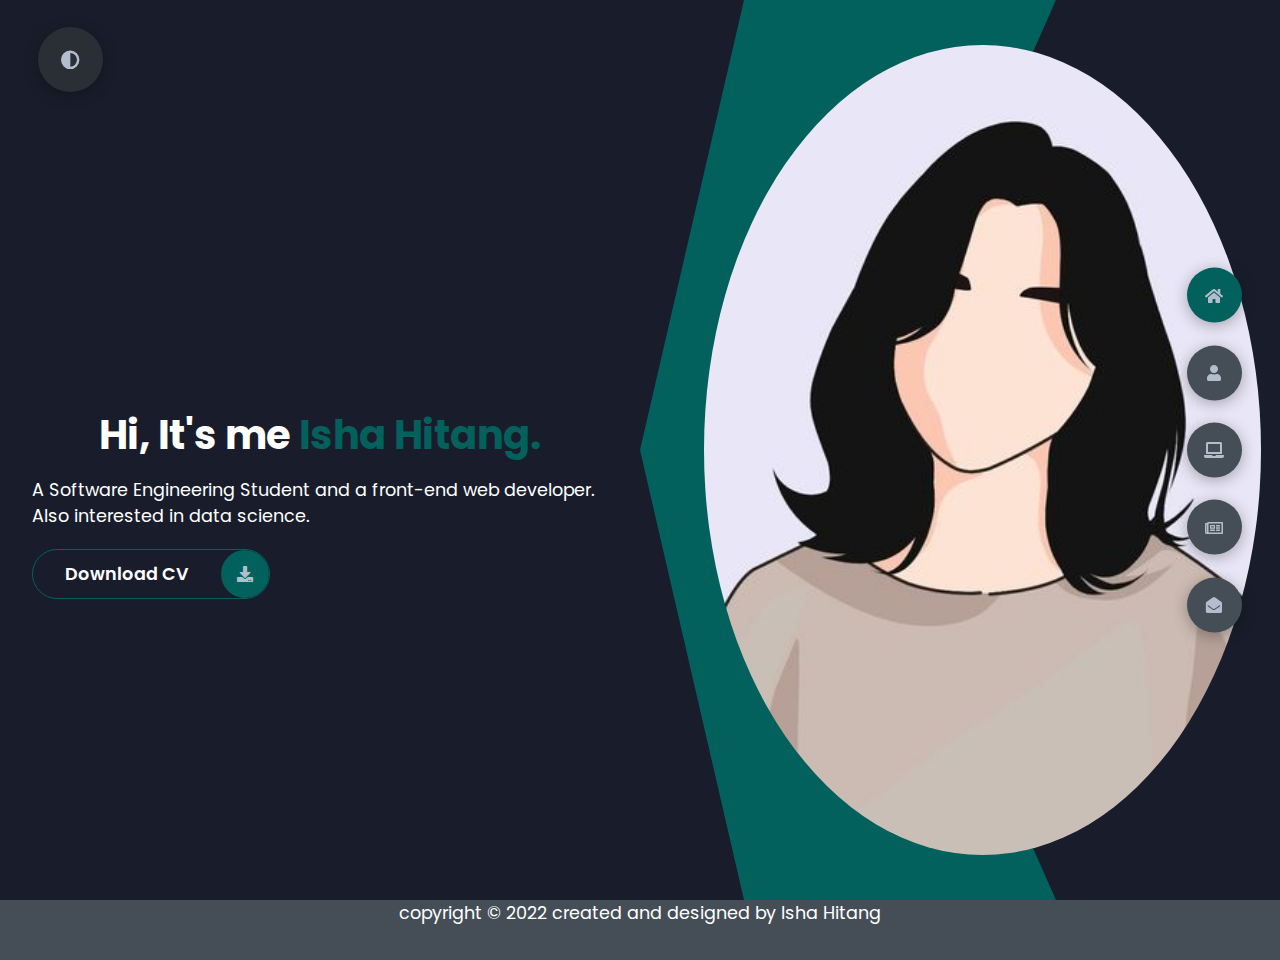
==== commit 09cdba62: "footer changed" ====
--- a/index.html
+++ b/index.html
@@ -4,9 +4,9 @@
     <meta charset="UTF-8">
     <meta http-equiv="X-UA-Compatible" content="IE=edge">
     <meta name="viewport" content="width=device-width, initial-scale=1.0">
-    <title>Portfolio</title>
-    <link rel="stylesheet" href="styles/styles.css">
-    <link rel="stylesheet" href="styles/_responsive.css">
+    <title>Portfolio/ishahitang</title>
+    <link rel="stylesheet" href="styles/style.css">
+    <link rel="stylesheet" href="styles/responsive.css">
     <link rel="preconnect" href="https://fonts.googleapis.com">
     <link rel="preconnect" href="https://fonts.gstatic.com" crossorigin>
     <link rel="stylesheet" href="https://cdnjs.cloudflare.com/ajax/libs/font-awesome/5.15.4/css/all.min.css" integrity="sha512-1ycn6IcaQQ40/MKBW2W4Rhis/DbILU74C1vSrLJxCq57o941Ym01SwNsOMqvEBFlcgUa6xLiPY/NS5R+E6ztJQ==" crossorigin="anonymous" referrerpolicy="no-referrer" />
@@ -422,7 +422,6 @@
                 </div>
             </div>
         </section>
-       
     </main>
     
     <div class="controls">
@@ -447,7 +446,7 @@
     </div>
     <script src="app.js"></script>
     <div class="footer">
-        <p class="foot-1">copyright © 2022 created and designed by <span> &nbsp Isha Hitang</span></p>
+        <p class="foot-1">copyright © 2022 created and designed by<span>&nbspIsha Hitang</span></p>
     </div>
 </body>
 </html>--- a/styles/style.css
+++ b/styles/style.css
@@ -0,0 +1,806 @@
+*{
+    margin: 0;
+    padding: 0;
+    box-sizing: border-box;
+    list-style: none;
+}
+
+:root {
+    --color-primary: #191d2b;
+    --color-secondary: #02615c;
+    --color-white: #FFFFFF;
+    --color-black: #000;
+    --color-grey0: #f8f8f8;
+    --color-grey-1: #dbe1e8;
+    --color-grey-2: #b2becd;
+    --color-grey-3: #6c7983;
+    --color-grey-4: #454e56;
+    --color-grey-5: #2a2e35;
+    --color-grey-6: #12181b;
+    --br-sm-2: 14px;
+    --box-shadow-1: 0 3px 15px rgba(0,0,0,.3);
+}
+
+.light-mode{
+    --color-primary: rgb(231, 230, 230);
+    --color-secondary: teal;
+    --color-white: #454e56;
+    --color-black: #000;
+    --color-grey0: #f8f8f8;
+    --color-grey-1: #6c7983;
+    --color-grey-2: #6c7983;
+    --color-grey-3: #6c7983;
+    --color-grey-4: #454e56;
+    --color-grey-5: #f8f8f8;
+    --color-grey-6: #12181b;
+    --br-sm-2: 14px;
+    --box-shadow-1: 0 3px 15px rgba(0,0,0,.3);
+}
+
+body {
+    background-color: var(--color-primary);
+    font-family: "Poppins", sans-serif;
+    font-size: 1.1rem;
+    color: var(--color-white);
+    transition: all 0.4s ease-in-out;
+  }
+
+a{
+    display: inline-block;
+    text-decoration: none;
+    color: inherit;
+    font-family: inherit;
+}
+
+
+header{
+    min-height: 100vh;
+    color: var(--color-white);
+    overflow: hidden;
+}
+
+section{
+    min-height: 100vh;
+    width: 100%;
+    position: absolute;
+    left: 0;
+    top: 0;
+    padding: 3rem 18rem;
+}
+
+.section{
+    transform: translateY(-100%) scale(0);
+    transition: all .4s ease-in-out;
+    background-color: var(--color-primary);
+}
+
+.sec1{
+    display: none;
+    transform: translateY(0) scale(1);
+   
+
+}
+.sec2{
+    display: none;
+    transform: translateY(0) scale(1);
+    
+
+}
+.sec3{
+    display: none;
+    transform: translateY(0) scale(1);
+    
+
+}
+.sec4{
+    display: none;
+    transform: translateY(0) scale(1);
+   
+}
+.sec5{
+    display: none;
+    transform: translateY(0) scale(1);
+    
+
+}
+
+.active{
+    display: block;
+    animation: scaleAnim 1s ease-in-out;
+}
+
+@keyframes scaleAnim {
+    0%{
+        transform: translateY(-100%) scaleY(0)
+    }
+
+    100%{
+        transform: translateY(0) scaleY(1)
+    }
+}
+
+/*controls css starts here*/
+
+.controls{
+    position: fixed;
+    z-index: 10;
+    top: 50%;
+    right: 3%;
+    display: flex;
+    flex-direction: column;
+    align-items: center;
+    justify-content: center;
+    transform: translateY(-50%);
+    
+}
+.control{
+    padding: 1rem;
+    cursor: pointer;
+    background-color: var(--color-grey-4);
+    width: 55px;
+    height: 55px;
+    border-radius: 50%;
+    display: flex;
+    justify-content: center;
+    align-items: center;
+    margin: .7rem 0;
+    box-shadow: var(--box-shadow-1);
+}
+.control:hover {
+    background-color: var(--color-secondary);
+}
+i{
+    font-size: 1rem;
+    color: var(--color-grey-2);
+    pointer-events: none;
+}
+
+.theme-btn{
+    top: 3%;
+    left: 3%;
+    height: 65px;
+    width: 65px;
+    cursor: pointer;
+    background-color: var(--color-grey-5);
+    border-radius: 50%;
+    position: fixed;
+    display: flex;
+    justify-content: center;
+    align-items: center;
+    box-shadow: 0 3px 15px rgba(0, 0, 0, 0.3);
+    transition: all .1s ease-in-out;
+}
+
+.theme-btn:hover{
+    transform: translateY(-5px);
+}
+
+.theme-btn i{
+    font-size: 1.2rem;
+    color: var(--color-grey-2);
+    pointer-events: none;
+}
+
+/*active-btn*/
+.active-btn{
+    background-color: var(--color-secondary);
+    transition: all .4s ease-in-out;
+}
+/*control css ends here*/
+
+/*header content css starts here*/
+.header-content{
+    display: grid;
+    grid-template-columns: repeat(2, 1fr);
+    min-height: 100vh;
+}
+.left-header{
+    display: flex;
+    align-items: center;
+    position: relative;
+}
+.right-header{
+    display: flex;;
+    flex-direction: column;
+    justify-content: center;
+    padding-right: 18rem;
+}
+h1.name{
+    font-size: 35px;
+    margin-bottom: 12px;
+}
+.name{
+    font-size: 3rem;
+}
+.name  span{
+    color: var(--color-secondary);
+}
+
+.h-shape{
+    transition: all .4s ease-in-out;
+    width: 65%;
+    height: 100%;
+    background-color: var(--color-secondary); 
+    position: absolute;
+    left: 0;
+    top: 0;
+    bottom: 0;
+    z-index: -1;
+    clip-path: polygon(100% 0%, 52% 50%, 100% 100%, 25% 100%, 0% 50%, 25% 0%);
+}
+.image {
+    border-radius: var(--br-sm-2);
+    height: 90%;
+    width: 87%;
+    margin-left: 4rem;
+    background-color: none;
+    transition: all .4s ease-in-out;
+}
+
+img{
+    border-radius: 50%;
+    width: 100%;
+    height: 100%;
+    object-fit: cover;
+    transition: all .4s ease-in-out;
+    
+  
+}
+/*header content css ends here*/
+
+/*CV Button css starst here*/
+.btn-con{
+    display: felx;
+    align-self: flex-start;
+}
+.abt-btn-icon{
+    display: flex;
+    align-self: flex-start;
+
+}
+.main-btn{
+    border-radius: 40px;
+    color: inherit;
+    font-weight: 600;
+    position: relative;
+    border: 1px solid var(--color-secondary);
+    display: flex;
+    align-items: center;
+    overflow: hidden;
+}
+a.main-btn {
+    margin-top: 20px;
+}
+a.main-btn:hover{
+    background-color: var(--color-secondary);
+    transition: all .4s ease-in-out;
+}
+.btn-text{
+    padding: 0 2rem;
+}
+.btn-icon{
+    background-color: var(--color-secondary);
+    display: flex;
+    align-items: center;
+    justify-content: center;
+    border-radius: 50%;
+    padding: 1rem; 
+}
+/*CV button css ends here*/
+
+/*about section css starts here*/
+.about-container{
+    display: grid;
+    grid-template-columns: repeat(2, 1fr);
+    padding-top: 3.5rem;
+    padding-bottom: 5rem;
+}
+.right-about{
+    display: grid;
+    grid-template-columns: repeat(2, 1fr);
+    grid-gap: 2rem;
+
+}
+
+.left-about{
+    padding-right: 5rem;
+
+}
+
+.left-about p{
+    line-height: 2rem;
+    color: var(--color-grey-1);
+}
+.left-about h4{
+    font-size: 2rem;
+    text-decoration: uppercase;
+}
+
+.about-item{
+    border: 2px solid var(--color-grey-5);
+    border-radius: 5px;
+    transition: all .4s ease-in-out;
+    box-shadow: 1 px 2px 15px rgba(0, 0, 0, .1);
+}
+
+.about-item:hover{
+    cursor: default;
+    transform: translateY(-5px);
+    box-shadow: 1px 4px 15px rgba(0, 0, 0, .33);
+}
+
+.abt-text{
+    padding: 1.6rem;
+    display: flex;
+    flex-direction: column;
+}
+
+.large-text{
+    font-size: 3rem;
+    font-weight: 700;
+    color: var(--color-secondary);
+}
+.small-text{
+    padding-left: 3rem;
+    position: relative;
+    text-transform: uppercase;
+    font-size: 1.2rem;
+    color: var(--color-grey-1);
+    letter-spacing: 2px;
+}
+
+
+.main-title{
+    text-align: center;
+}
+.main-title h2{
+    position: relative;
+    text-transform: uppercase;
+    font-size: 4rem;
+    font-weight: 700;
+
+}
+.main-title span{
+    color: var(--color-secondary);
+}
+.main-title .bg-text{
+    position: absolute;
+    top: 50%;
+    left: 50%;
+    color: var(--color-grey-5);
+    transition: all .4s ease-in-out;
+    z-index: -1;
+    transform: translate(-50%, -50%);
+    font-weight: 800;
+    font-size: 6.2rem;
+}
+/*about section css ends here*/
+
+/*skills*/
+.about-stats{
+    padding-bottom: 4rem;
+}
+.about-stats .progress-bars{
+    display: grid;
+    grid-template-columns: repeat(2, 1fr);
+    grid-gap: 2rem;
+
+}
+.about-stats .progress-bars .progress-bar{
+    display: flex;
+    flex-direction: column;
+
+}
+.about-stats .progress-bars .progress-bar .prog-title{
+    text-transform: uppercase;
+    font-weight: 500;
+}
+.prog-title .progress-con{
+    display: flex;
+    align-items: center;
+
+}
+.progress-con .prog-text{
+    color: var(--color-grey-2);
+}
+.progress-con .progress{
+    width: 100%;
+    height: .45rem;
+    background-color: var(--color-grey-4);
+    margin-left: 3rem;
+    margin-top: -1rem;
+    position: relative;
+}
+
+.progress span{
+    position: absolute;
+    top: 0;
+    left: 0;
+    height: 100%;
+    background-color: var(--color-secondary);
+    transition: all .4s ease-in-out;
+    width: 80%;
+}
+
+.progress .html{
+    width: 80%;
+}
+.progress .css{
+    width: 67%;
+}
+.progress .javascript{
+    width: 60%;
+}
+.progress .php-mysql{
+    width: 60%;
+}
+.progress .python{
+    width: 70%;
+}
+.progress .c-cplus{
+    width: 85%;
+}
+
+.progress-bar{
+    margin-left: 60px;
+}
+
+.stat-titile::before{
+    content: '';
+    position: absolute;
+    left: 50%;
+    top: 0;
+    width: 40%;
+    height: 1px;
+    background-color: var(--color-grey-5);
+    transform: translateX(-50%);
+}
+h4.stat-titile {
+    margin-left: 60px;
+    text-transform: uppercase;
+    font-size: 1.4rem;
+    text-align: center;
+    padding: 3.5rem 0;
+    position: relative;
+}
+
+.progress-bars {
+    margin-left: -72px;
+}
+
+/*timeline*/
+.timeline{
+    display: grid;
+    grid-template-columns: repeat(2, 1fr);
+    grid-gap: 2rem;
+    padding-bottom: 3rem;
+
+}
+.timeline .timeline-item{
+    position: relative;
+    padding-left: 3rem;
+    border-left: 1px solid var(--color-grey-5);
+}
+.timeline .timeline-icon{
+    position: absolute;
+    left: -28px;
+    top: 0;
+    background-color: var(--color-secondary);
+    width: 50px;
+    height: 50px;
+    border-radius: 50%;
+    display: flex;
+    align-items: center;
+    justify-content: center;
+
+}
+.timeline i{
+    font-size: 1.2rem;
+}
+.timeline .timeline-duration{
+    padding: .2rem .6rem;
+    background-color: var(--color-grey-5);
+    border-radius: 15px;
+    display: inline-block;
+    font-size: .8rem;
+    text-transform: uppercase;
+    font-weight: 500;
+}
+.timeline h5{
+    padding: 1rem 0;
+    text-transform: uppercase;
+    font-size: 1.3rem;
+    font-weight: 600;
+
+}
+.timeline span{
+    color: var(--color-grey-2);
+    font-weight: 500;
+    font-size: 1.2rem;
+}
+.timeline p{
+    font-size: 15px;
+    color: var(--color-grey-2);
+}
+
+
+/*Projects*/
+.project-text{
+    padding: 2rem 0;
+    text-align: center; 
+}
+
+._projects{
+    display: grid;
+    grid-template-columns: repeat(3, 1fr);
+    grid-gap: 2rem;
+    margin-top: 3rem;
+}
+
+
+._projects .image{
+    width: 82%;;
+}
+
+._projects .projects-item{
+    position: relative;
+}
+
+._projects img{
+    width: 100%;
+    height: 100%;
+    object-fit: cover;
+    border-radius: 15px;
+}
+._projects .hover-items{
+    width: 100%;
+    height: 100%;
+    background-color: var(--color-secondary);
+    position: absolute;
+    left: 0;
+    top: 0;
+    border-radius: 15px;
+    display: flex;
+    justify-content: center;
+    align-items: center;
+    flex-direction: column;
+    opacity: 0;
+    transform: scale(0);
+    transition: all .4s ease-in-out;
+}
+.hover-items h3{
+    font-size: 1.4rem;
+    color: var(--color-white);
+    margin-bottom: 1.4rem;
+}
+.hover-items .icons{
+    display: flex;
+    justify-content: center;
+    align-items: center;
+    
+}
+.hover-items .icon{
+    background-color: var(--color-primary);
+    border-radius: 50%;
+    width: 50px;
+    height: 50px;
+    display: flex;
+    align-items: center;
+    justify-content: center;
+    margin: 0 1rem;
+    cursor: pointer;
+    transition: all .4s ease-in-out;
+
+}
+.hover-items i{
+    font-size: 1.4rem;
+    color: var(--color-white);
+    margin: 0 1rem;
+}
+
+.hover-items .git-icon:hover{
+    background-color: var(--color-black);
+}
+
+.hover-items .lin-icon:hover{
+    background-color: #0077b5;
+}
+
+.hover-items .y-icon:hover{
+    background-color: #FF3333;
+}
+.projects-item:hover .hover-items{
+    opacity: 1;
+    transform: scale(1);
+}
+
+/*Blogs*/
+._blogs {
+    display: grid;
+    grid-template-columns: repeat(3, 1fr);
+    grid-gap: 2rem;
+    margin-top: 3rem;
+    display: flex;
+    align-items: center;
+    justify-content: center;
+  }
+  
+  ._blogs .blog {
+    position: relative;
+    background-color: var(--color-grey-5);
+    border-radius: 5px;
+    box-shadow: 1px 1px 20px rgba(0, 0, 0, 0.1);
+    transition: all 0.4s ease-in-out;
+   
+  }
+  ._blogs .blog:hover {
+    box-shadow: 1px 1px 20px rgba(0, 0, 0, 0.3);
+    transform: translateY(-5px);
+    transition: all 0.4s ease-in-out;
+  }
+  ._blogs .blog:hover img {
+    filter: grayscale(0);
+    transform: scale(1.1);
+    box-shadow: 0px 4px 15px rgba(0, 0, 0, 0.8);
+  }
+  ._blogs .blog img {
+    width: 100%;
+    height: 200px;
+    object-fit: cover;
+    border-top-left-radius: 5px;
+    border-top-right-radius: 5px;
+    filter: grayscale(100%);
+    transition: all 0.4s ease-in-out;
+   
+  }
+  ._blogs .blog .blog-text {
+    margin-top: -7px;
+    padding: 1.1rem;
+    border-top: 8px solid var(--color-secondary);
+  }
+  ._blogs .blog .blog-text h4 {
+    font-size: 1.5rem;
+    margin-bottom: 0.7rem;
+    transition: all 0.4s ease-in-out;
+    cursor: pointer;
+  }
+  ._blogs .blog .blog-text h4:hover {
+    color: var(--color-secondary);
+  }
+  ._blogs .blog .blog-text p {
+    color: var(--color-grey-2);
+    line-height: 2rem;
+    padding-bottom: 1rem;
+  }
+
+  /*contact*/
+  .contact-content-con{
+    display: flex;
+    padding-top: 3.6rem;
+  }
+
+  .contact-content-con .right-contact .control-input-2{
+    flex-direction: column;
+}
+.contact-content-con .f-name{
+    margin-bottom: 20px;
+}
+
+  .contact-content-con .left-contact{
+    flex: 2;
+  }
+  .left-contact h4{
+    margin-top: 1rem;
+    font-size: 2rem;
+    text-transform: uppercase;
+  }
+  .left-contact p{
+    margin: 1rem 0;
+    line-height: 2rem;
+  }
+ .contact-info .contacts-item{
+    display: flex;
+    align-items: center;
+    justify-content: space-between;
+ }
+
+ .contacts-item p{
+    margin: .3rem 0 !important;
+    padding: 0 !important;
+ }
+ .contacts-item .icon{
+    display: grid;
+    grid-template-columns: 30px 1fr;
+ }
+
+ .contacts-item .icon i{
+    display: flex;
+    align-items: center;
+    font-size: 1.3rem;
+ }
+  .contact-content-con .right-contact{
+    flex: 3;
+    margin-left: 3rem;
+  }
+  .right-contact .control-input{
+    margin: 1.5rem 0;
+  }
+.right-contact .control-input input, textarea{
+    border-radius: 30px;
+    font-weight: inherit;
+    font-size: inherit;
+    font-family: inherit;
+    padding: .8rem 1.1rem;
+    outline: none;
+    border: none;
+    background-color: var(--color-grey-5);
+    width: 100%;
+    color: var(--color-white);
+    resize: none;
+}
+
+.right-contact .control-input-2{
+    display: flex;
+}
+.control-input-2:last child{
+    margin-left: 1.4rem;
+}
+.right-contact input[type="text"] {
+    margin: 6px;
+}
+.right-contact .submit-button{
+    display: flex;
+    align-items: right;
+    justify-content: flex-start;
+}
+.contact-icons .contact-icon{
+    display: flex;
+    margin-top: 2rem;
+}
+.contact-icons .contact-icon a{
+    display: flex;
+    align-items: center;
+    color: var(--color-white);
+    background-color: var(--color-grey-5);
+    cursor: pointer;
+    justify-content: center;
+    width: 50px;
+    height: 50px;
+    border-radius: 50%;
+    margin: 0 .35rem;
+    transition: all .4s ease-in-out;
+}
+.contact-icon a:hover{
+    background-color: var(--color-secondary);
+}
+
+.contact-icons i{
+    display: flex;
+    align-items: center;
+    justify-content: center;
+    font-size: 1.3rem;
+}
+.footer p{
+    text-align: center;
+}
+.footer{
+    height: 60px;
+    background-color: var(--color-grey-4);
+}
+
+
+
+
+
+
+
+
+
+
+
+
+
+
+
+
+
--- a/styles/responsive.css
+++ b/styles/responsive.css
@@ -0,0 +1,379 @@
+@media screen and (max-width: 600px){
+
+    h1.name {
+        margin-top: 55px;
+    }
+    .main-title{
+        margin-top: 80px;
+
+    }
+    .main-title .bg-text{
+        font-size: 40px;
+    }
+    .main-title h2{
+        font-size: 40px;
+    }
+    .theme-btn{
+        
+        width: 50px;
+        height: 50px;
+        margin-top: 800px;
+    }
+
+    header{
+
+        padding: 0;
+    }
+    header .right-header{
+        padding: 0 !important;
+    }
+    .header-content {
+        height: 905px;
+        grid-template-columns: 1fr;
+        padding-bottom: 6rem;
+    }
+    .left-header .h-shape{
+        display: none;
+    }
+    .right-header{
+        grid-row: 1;
+        width: 90%;
+        margin: 0 auto;
+    }
+    .header-content .left-header .image{
+        margin: 0 auto;
+        width: 85%;
+    }
+
+    .about-container{
+        grid-template-columns: 1fr;
+    }
+    .about-container .right-about{
+        grid-template-columns: 1fr;
+        padding-top: 2rem;
+    }
+    .about-container .left-about{
+        padding-right: 0;
+    }
+    .left-about p{
+        padding-left: 0;
+    }
+
+    .about-stats .progress-bars{
+        grid-template-columns: 1fr;
+        width: 100%;
+        margin-left: -40px;
+    }
+
+    ._projects {
+        display: inline-block;
+        margin-left: -60px;
+    }
+    ._blogs{
+        display: inline-block;
+    }
+    .blog{
+        margin: 25px;
+    }
+
+    .contact-content-con{
+        flex-direction: column;
+    }
+    .left-contact h4 {
+        text-align: center;
+        margin-top: -40px;
+    }
+
+    .contact-content-con .right-contact{
+        flex: 3;
+        margin-left: 0;
+    }
+    .contact-icons {
+        padding: 10px;
+    }
+    .contact-icon {
+        padding-left: 45px;
+    }
+    .contact-icon {
+        margin-left: 40px;
+    }
+    .contact-content-con .right-contact .control-input-2{
+        flex-direction: column;
+    }
+    .contact-content-con .right-contact .control-input-2:last-child{
+        margin-left: 0;
+        margin-top: 1.5rem;
+    }
+    .right-contact .f-name {
+        margin-bottom: 20px;
+    }
+    .submit-button {
+        margin-left: 310px;
+    }
+.timeline{
+    grid-template-columns: 1fr;
+    padding-bottom: 6rem;
+}
+
+    .section{
+        padding: 2rem 2.5rem !important;
+    }
+    .controls {
+    top: 0;
+    bottom: auto;
+    flex-direction: row;
+    justify-content: center;
+    left: 50%;
+    transform: translateX(-50%);
+    width: 100%;
+    background-color: var(--color-black);
+}
+    .control{
+        margin: 1rem .6rem;
+    }
+}
+
+@media screen and (max-width:1432px){
+    h1.name {
+        margin-top: 55px;
+    }
+    .main-title{
+        margin-top: 80px;
+
+    }
+    .main-title .bg-text{
+        font-size: 40px;
+    }
+    .main-title h2{
+        font-size: 40px;
+    }
+    .container{
+        padding: 7rem 11rem;
+    }
+
+    .contact-content-con{
+        flex-direction: column; 
+    }
+    .contact-content-con .right-contact{
+        margin-left: 0;
+        margin-top: 2.5rem;
+    }
+    .contact-content-con .right-contact .i-c-2{
+        flex-direction: column;
+    }
+    .contact-content-con .right-contact .i-c-2 :last-child{
+        margin-left: 0;
+        margin-top: 1.5rem;
+    }
+
+    .contact-content-con .right-contact{
+        margin-bottom: 6rem;
+    }    
+}
+
+@media screen and (max-width:1250px){
+    ._blogs{
+        grid-template-columns: repeat(2, 1fr);
+        margin-top: 6rem;
+    }
+    ._projects{
+        grid-template-columns: repeat(2, 1fr);
+    }
+    .header-content .right-header{
+        padding-right: 9rem;
+    }
+
+}
+@media screen and (max-width:1070px){
+    .about-container{
+        grid-template-columns: repeat(1, 1fr);
+    }
+    .about-container .right-about{
+        padding-top: 2.5rem;
+    }
+    
+}
+
+
+@media screen and (max-width:970px){
+    .container{
+        padding: 7rem 6rem;
+    }
+    .about-container .left-about{
+        padding-right: 0rem;
+    }
+    .header-content{
+        grid-template-columns: repeat(1, 1fr);
+        padding-bottom: 6rem;
+    }
+
+    .left-header .h-shape{
+        display: none;
+    }
+        
+    .left-header image{
+        width: 90% !important;
+        margin: 0 auto !important;
+        
+    }
+    }
+    .right-header{
+        grid-row: 1;
+        padding-right: 0rem !important;
+        width: 90%;
+        margin: 0 auto;
+    }
+    .right-header  .name{
+        font-size: 2.5rem !important;
+        text-align: center;
+        padding-top: 3rem;
+    }
+
+    @media screen and (max-width:700px){
+        .container{
+            padding: 7rem 3rem;
+        }
+        .about-stats .progress-bars{
+            grid-template-columns: repeat(1, 1fr);
+        }
+        .about-container .right-about{
+            grid-template-columns: repeat(1, 1fr);
+        }
+        .timeline{
+            grid-template-columns: repeat(1, 1fr);
+        }
+    }
+
+    @media screen and (max-width:660px){
+        h1.name {
+            margin-top: 55px;
+        }
+        .main-title{
+            margin-top: 80px;
+    
+        }
+        .main-title .bg-text{
+            font-size: 40px;
+        }
+        .main-title h2{
+            font-size: 40px;
+        }
+        .theme-btn{
+            width: 50px;
+            height: 50px;
+            margin-top: 800px;
+        }
+    
+        header{
+    
+            padding: 0;
+        }
+        header .right-header{
+            padding: 0 !important;
+        }
+        .header-content {
+            height: 905px;
+            grid-template-columns: 1fr;
+            padding-bottom: 6rem;
+        }
+        .left-header .h-shape{
+            display: none;
+        }
+        .right-header{
+            grid-row: 1;
+            width: 90%;
+            margin: 0 auto;
+        }
+        .header-content .left-header .image{
+            margin: 0 auto;
+            width: 85%;
+        }
+    
+        .about-container{
+            grid-template-columns: 1fr;
+        }
+        .about-container .right-about{
+            grid-template-columns: 1fr;
+            padding-top: 2rem;
+        }
+        .about-container .left-about{
+            padding-right: 0;
+        }
+        .left-about p{
+            padding-left: 0;
+        }
+    
+        .about-stats .progress-bars{
+            grid-template-columns: 1fr;
+            width: 100%;
+            margin-left: -40px;
+        }
+    
+        ._projects {
+            display: inline-block;
+            margin-left: -10px;
+        }
+        ._blogs{
+            display: inline-block;
+        }
+        .blog{
+            margin: 25px;
+        }
+    
+        .contact-content-con{
+            flex-direction: column;
+        }
+        .left-contact h4 {
+            text-align: center;
+            margin-top: -40px;
+        }
+    
+        .contact-content-con .right-contact{
+            flex: 3;
+            margin-left: 0;
+        }
+        .contact-icons {
+            padding: 10px;
+        }
+        .contact-icon {
+            padding-left: 45px;
+        }
+        .contact-icon {
+            margin-left: 40px;
+        }
+        .contact-content-con .right-contact .control-input-2{
+            flex-direction: column;
+        }
+        .contact-content-con .right-contact .control-input-2:last-child{
+            margin-left: 0;
+            margin-top: 1.5rem;
+        }
+        .right-contact .f-name {
+            margin-bottom: 20px;
+        }
+        .submit-button {
+            margin-left: 310px;
+        }
+    .timeline{
+        grid-template-columns: 1fr;
+        padding-bottom: 6rem;
+    }
+    
+        .section{
+            padding: 2rem 2.5rem !important;
+        }
+        .controls {
+        top: 0;
+        bottom: auto;
+        flex-direction: row;
+        justify-content: center;
+        left: 50%;
+        transform: translateX(-50%);
+        width: 100%;
+        background-color: var(--color-black);
+    }
+        .control{
+            margin: 1rem .6rem;
+        }
+    }
+    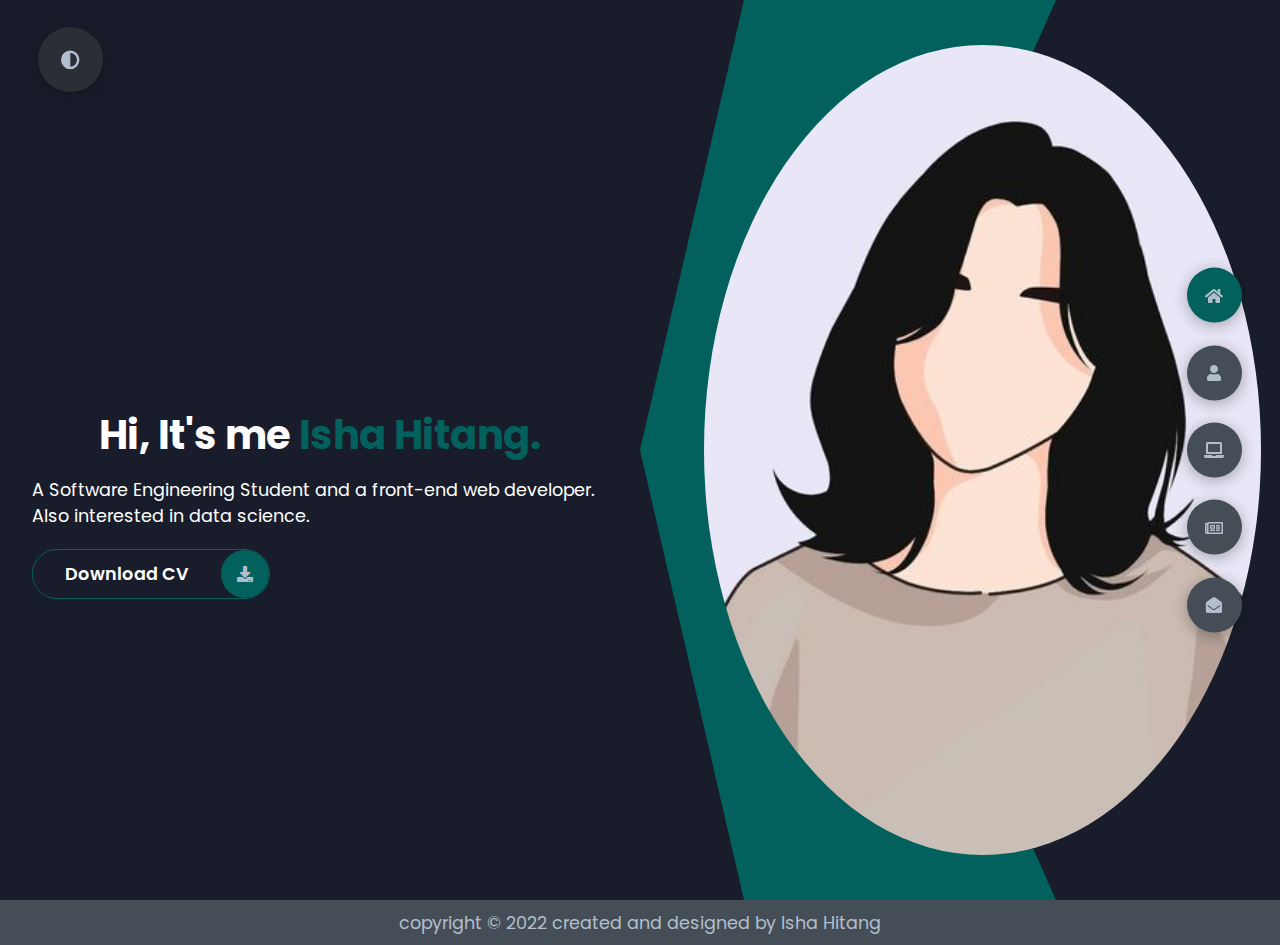
==== commit c6e9f3df: "message passed" ====
--- a/index.html
+++ b/index.html
@@ -423,7 +423,9 @@
             </div>
         </section>
     </main>
-    
+    <div class="footer">
+        <p class="foot-1">copyright © 2022 created and designed by<span>&nbspIsha Hitang</span></p>
+    </div>
     <div class="controls">
         <div class="control active-btn" data-id="home" >
             <i class="fas fa-home"></i>
@@ -445,8 +447,6 @@
         <i class="fas fa-adjust"></i>
     </div>
     <script src="app.js"></script>
-    <div class="footer">
-        <p class="foot-1">copyright © 2022 created and designed by<span>&nbspIsha Hitang</span></p>
-    </div>
+    
 </body>
 </html>--- a/styles/style.css
+++ b/styles/style.css
@@ -782,25 +782,30 @@
 }
 .footer p{
     text-align: center;
+    color:var(--color-grey-2);
+}
+p.foot-1 {
+    padding-top: 10px;
 }
 .footer{
-    height: 60px;
+    height: 45px;
     background-color: var(--color-grey-4);
-}
-
-
-
-
-
-
-
-
-
-
-
-
-
-
-
-
-
+    margin-bottom: 0;
+}
+
+
+
+
+
+
+
+
+
+
+
+
+
+
+
+
+
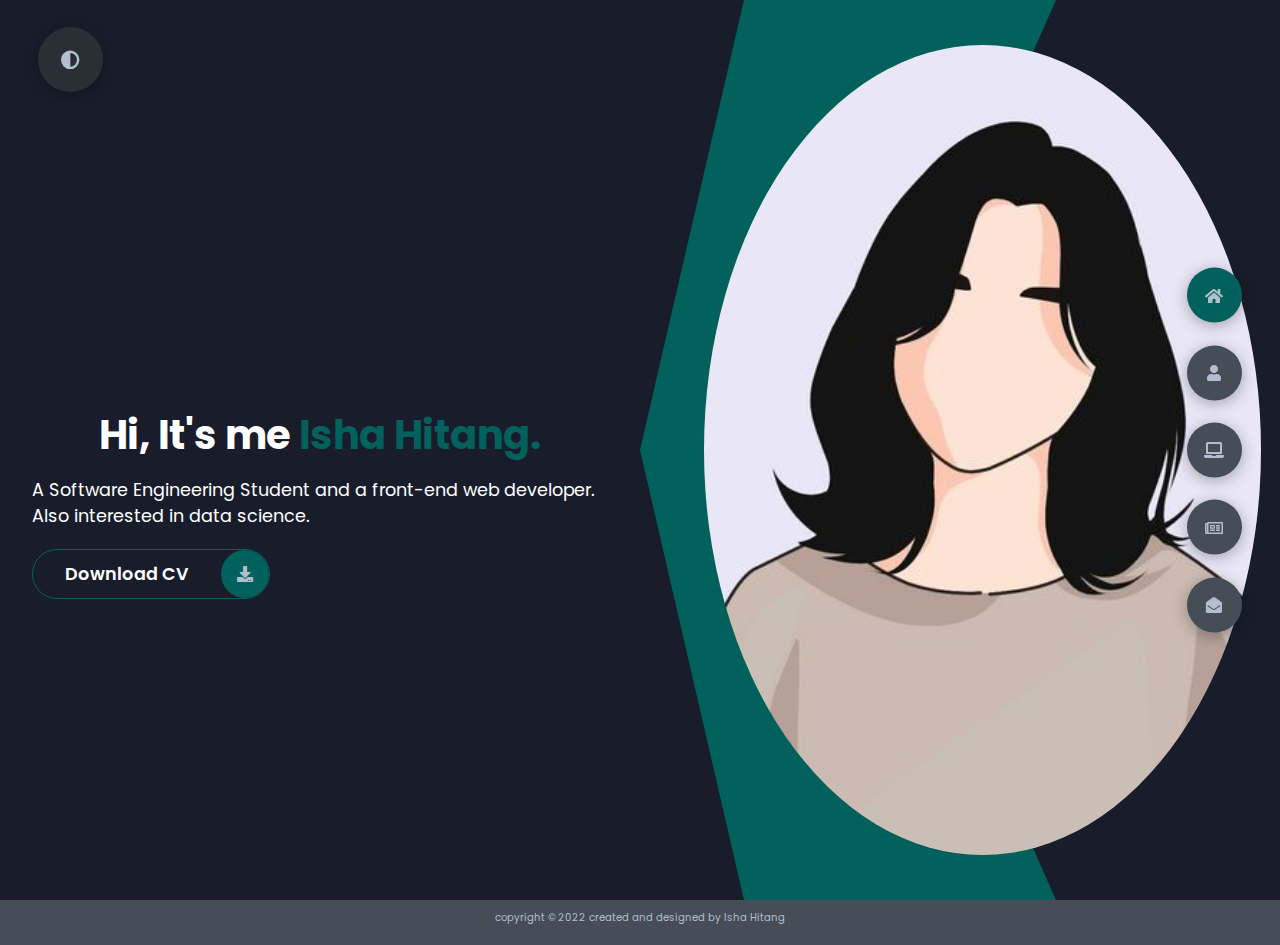
==== commit 16446679: "responsive code written" ====
--- a/index.html
+++ b/index.html
@@ -326,7 +326,7 @@
                         <h4>contact me here
                             <p><i class="fas fa-smile" aria-hidden="true" style="font-size: 30px; color: var(--color-white);"></i></p>
                         </h4>
-                        <p>Lorem, ipsum dolor sit amet consectetur adipisicing elit. Repellat illo impedit ipsam eaque quos </p>
+                        <p>contact me here for sharing and collaborating project ideas...</p>
                         <div class="contact-info">
                             <div class="contacts-item">
                                 <div class="icon">
--- a/styles/style.css
+++ b/styles/style.css
@@ -782,10 +782,11 @@
 }
 .footer p{
     text-align: center;
-    color:var(--color-grey-2);
 }
 p.foot-1 {
     padding-top: 10px;
+    color: var(--color-grey-2);
+    font-size: x-small;
 }
 .footer{
     height: 45px;
--- a/styles/responsive.css
+++ b/styles/responsive.css
@@ -1,137 +1,3 @@
-@media screen and (max-width: 600px){
-
-    h1.name {
-        margin-top: 55px;
-    }
-    .main-title{
-        margin-top: 80px;
-
-    }
-    .main-title .bg-text{
-        font-size: 40px;
-    }
-    .main-title h2{
-        font-size: 40px;
-    }
-    .theme-btn{
-        
-        width: 50px;
-        height: 50px;
-        margin-top: 800px;
-    }
-
-    header{
-
-        padding: 0;
-    }
-    header .right-header{
-        padding: 0 !important;
-    }
-    .header-content {
-        height: 905px;
-        grid-template-columns: 1fr;
-        padding-bottom: 6rem;
-    }
-    .left-header .h-shape{
-        display: none;
-    }
-    .right-header{
-        grid-row: 1;
-        width: 90%;
-        margin: 0 auto;
-    }
-    .header-content .left-header .image{
-        margin: 0 auto;
-        width: 85%;
-    }
-
-    .about-container{
-        grid-template-columns: 1fr;
-    }
-    .about-container .right-about{
-        grid-template-columns: 1fr;
-        padding-top: 2rem;
-    }
-    .about-container .left-about{
-        padding-right: 0;
-    }
-    .left-about p{
-        padding-left: 0;
-    }
-
-    .about-stats .progress-bars{
-        grid-template-columns: 1fr;
-        width: 100%;
-        margin-left: -40px;
-    }
-
-    ._projects {
-        display: inline-block;
-        margin-left: -60px;
-    }
-    ._blogs{
-        display: inline-block;
-    }
-    .blog{
-        margin: 25px;
-    }
-
-    .contact-content-con{
-        flex-direction: column;
-    }
-    .left-contact h4 {
-        text-align: center;
-        margin-top: -40px;
-    }
-
-    .contact-content-con .right-contact{
-        flex: 3;
-        margin-left: 0;
-    }
-    .contact-icons {
-        padding: 10px;
-    }
-    .contact-icon {
-        padding-left: 45px;
-    }
-    .contact-icon {
-        margin-left: 40px;
-    }
-    .contact-content-con .right-contact .control-input-2{
-        flex-direction: column;
-    }
-    .contact-content-con .right-contact .control-input-2:last-child{
-        margin-left: 0;
-        margin-top: 1.5rem;
-    }
-    .right-contact .f-name {
-        margin-bottom: 20px;
-    }
-    .submit-button {
-        margin-left: 310px;
-    }
-.timeline{
-    grid-template-columns: 1fr;
-    padding-bottom: 6rem;
-}
-
-    .section{
-        padding: 2rem 2.5rem !important;
-    }
-    .controls {
-    top: 0;
-    bottom: auto;
-    flex-direction: row;
-    justify-content: center;
-    left: 50%;
-    transform: translateX(-50%);
-    width: 100%;
-    background-color: var(--color-black);
-}
-    .control{
-        margin: 1rem .6rem;
-    }
-}
 
 @media screen and (max-width:1432px){
     h1.name {
@@ -229,7 +95,7 @@
         padding-top: 3rem;
     }
 
-    @media screen and (max-width:700px){
+    @media screen and (max-width:701px){
         .container{
             padding: 7rem 3rem;
         }
@@ -242,6 +108,7 @@
         .timeline{
             grid-template-columns: repeat(1, 1fr);
         }
+
     }
 
     @media screen and (max-width:660px){
@@ -258,12 +125,7 @@
         .main-title h2{
             font-size: 40px;
         }
-        .theme-btn{
-            width: 50px;
-            height: 50px;
-            margin-top: 800px;
-        }
-    
+
         header{
     
             padding: 0;
@@ -375,5 +237,170 @@
         .control{
             margin: 1rem .6rem;
         }
-    }
-    +        .theme-btn{
+            top: 16%;
+        }
+    }
+    @media screen and (max-width: 600px){
+
+        h1.name {
+            margin-top: 55px;
+        }
+        .main-title{
+            margin-top: 80px;
+    
+        }
+        .main-title .bg-text{
+            font-size: 40px;
+        }
+        .main-title h2{
+            font-size: 40px;
+        }
+
+    
+        header{
+    
+            padding: 0;
+        }
+        header .right-header{
+            padding: 0 !important;
+        }
+        .header-content {
+            height: 905px;
+            grid-template-columns: 1fr;
+            padding-bottom: 6rem;
+        }
+        .left-header .h-shape{
+            display: none;
+        }
+        .right-header{
+            grid-row: 1;
+            width: 90%;
+            margin: 0 auto;
+        }
+        .header-content .left-header .image{
+            margin: 0 auto;
+            width: 85%;
+        }
+    
+        .about-container{
+            grid-template-columns: 1fr;
+        }
+        .about-container .right-about{
+            grid-template-columns: 1fr;
+            padding-top: 2rem;
+        }
+        .about-container .left-about{
+            padding-right: 0;
+        }
+        .left-about p{
+            padding-left: 0;
+        }
+    
+        .about-stats .progress-bars{
+            grid-template-columns: 1fr;
+            width: 100%;
+            margin-left: -40px;
+        }
+    
+        ._projects {
+            display: inline-block;
+            margin-left: -60px;
+        }
+        ._blogs{
+            display: inline-block;
+        }
+        .blog{
+            margin: 25px;
+        }
+    
+        .contact-content-con{
+            flex-direction: column;
+        }
+        .left-contact h4 {
+            text-align: center;
+            margin-top: -40px;
+        }
+    
+        .contact-content-con .right-contact{
+            flex: 3;
+            margin-left: 0;
+        }
+        .contact-icons {
+            padding: 10px;
+        }
+        .contact-icon {
+            padding-left: 45px;
+        }
+        .contact-icon {
+            margin-left: 40px;
+        }
+        .contact-content-con .right-contact .control-input-2{
+            flex-direction: column;
+        }
+        .contact-content-con .right-contact .control-input-2:last-child{
+            margin-left: 0;
+            margin-top: 1.5rem;
+        }
+        .right-contact .f-name {
+            margin-bottom: 20px;
+        }
+        .submit-button {
+            margin-left: 310px;
+        }
+    .timeline{
+        grid-template-columns: 1fr;
+        padding-bottom: 6rem;
+    }
+    
+        .section{
+            padding: 2rem 2.5rem !important;
+        }
+        .controls {
+        top: 0;
+        bottom: auto;
+        flex-direction: row;
+        justify-content: center;
+        left: 50%;
+        transform: translateX(-50%);
+        width: 100%;
+        background-color: var(--color-black);
+    }
+        .control{
+            margin: 1rem .6rem;
+        }
+        .footer{
+            background-color: var(--color-black);
+        }
+    }
+    
+    @media screen and (max-width: 400px)
+    {
+        ._projects {
+            display: flex;
+            flex-direction: column;
+            
+        }
+        .left-contact h4 {
+            text-align: center;
+            margin-top: -108px;
+            color: var(--color-grey-5);
+        }
+        .contact-info .contacts-item {
+            display: flex;
+            align-items: center;
+            justify-content: space-between;
+        }
+
+        .contacts-item .icon {
+         display: flex;
+         flex-direction: column;
+         font-size: small;
+         } 
+        .contacts-item p{
+            font-size: x-small;
+        }
+         .submit-button {
+            margin-left: 130px;
+        }
+    }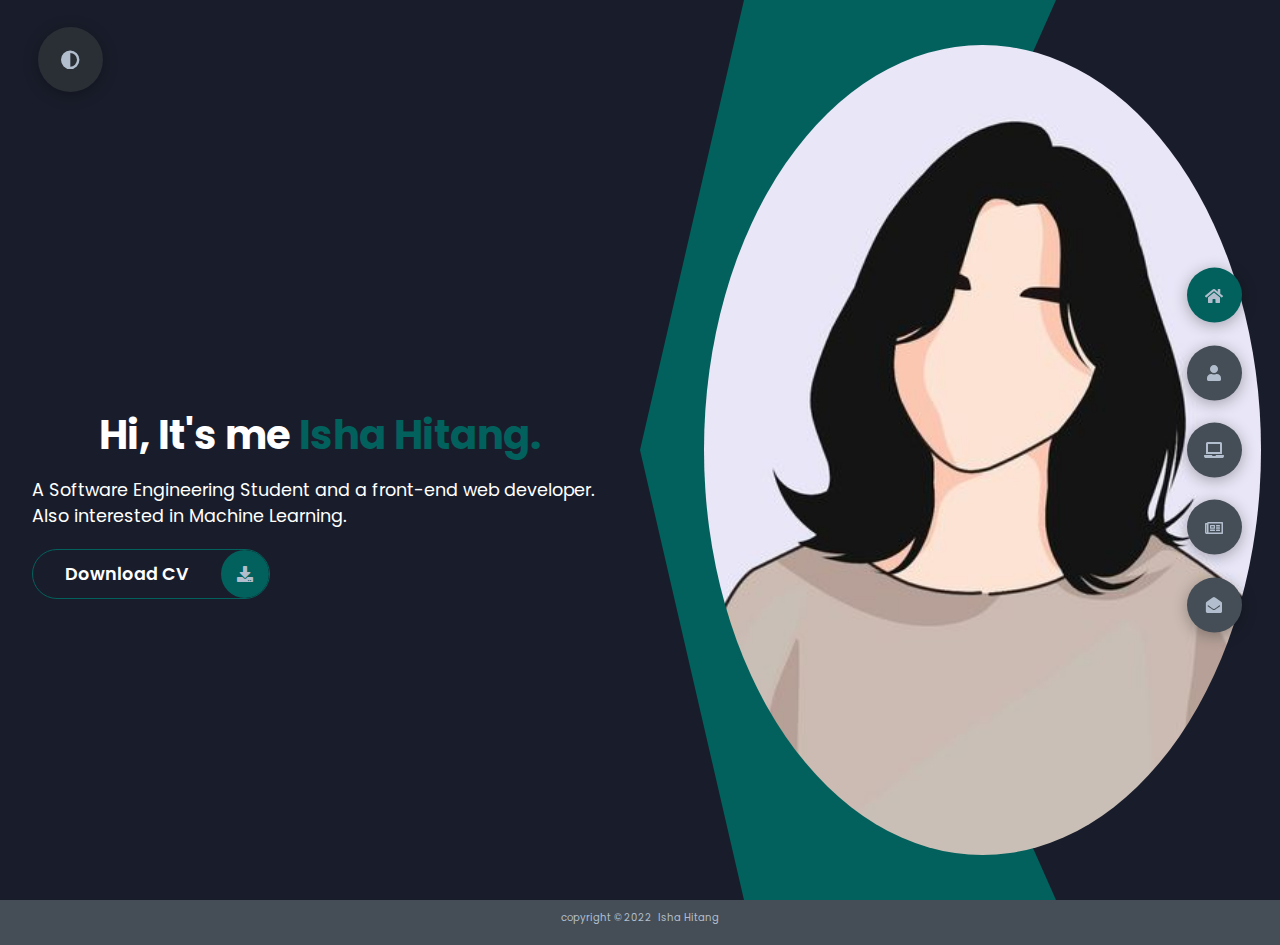
==== commit 7e8af5cc: "Update index.html" ====
--- a/index.html
+++ b/index.html
@@ -1,452 +1,488 @@
 <!DOCTYPE html>
 <html lang="en">
-<head>
-    <meta charset="UTF-8">
-    <meta http-equiv="X-UA-Compatible" content="IE=edge">
-    <meta name="viewport" content="width=device-width, initial-scale=1.0">
-    <title>Portfolio/ishahitang</title>
-    <link rel="stylesheet" href="styles/style.css">
-    <link rel="stylesheet" href="styles/responsive.css">
-    <link rel="preconnect" href="https://fonts.googleapis.com">
-    <link rel="preconnect" href="https://fonts.gstatic.com" crossorigin>
-    <link rel="stylesheet" href="https://cdnjs.cloudflare.com/ajax/libs/font-awesome/5.15.4/css/all.min.css" integrity="sha512-1ycn6IcaQQ40/MKBW2W4Rhis/DbILU74C1vSrLJxCq57o941Ym01SwNsOMqvEBFlcgUa6xLiPY/NS5R+E6ztJQ==" crossorigin="anonymous" referrerpolicy="no-referrer" />
-    <link href="https://fonts.googleapis.com/css2?family=Poppins:wght@400;500;600;700;800&display=swap" rel="stylesheet">
-</head>
-<body class="main-content">
-    <header class="section sec1 header active" id="home">
-        <div class="header-content">
-            <div class="left-header">
-                <div class="h-shape"></div>
-                <div class="image">
-                    <img src="img/girl6.jpg" alt="" width="100px" height="100px">
-                </div>
-            </div>
-            <div class="right-header">
-                <h1 class="name">
-                    Hi, It's me <span>Isha Hitang.</span>
-                </h1>
-                <p>
-                    A Software Engineering Student and a front-end web developer. Also interested in data science.
-                </p>
-                <div class="btn-con">
-                <a href="#" class="main-btn">
-                    <span class="btn-text">Download CV</span>
-                    <span class="btn-icon"><i class="fas fa-download"></i></span>
-                </a>
-            </div>
-            </div>
-        </div>
-    </header>
-    <main>
-        <section class="section sec2 about" id="about">
-            <div class="main-title">
-                <h2>
-                    ABOUT <span>ME</span>
-                    <span class="bg-text">my-status</span>
-                </h2>
-            </div>
-            <div class="about-container">
-                <div class="left-about">
-                    <h4>Information about me</h4>
-                    <p>Hi, It&#39;s me Isha Hitang. I am a web developer and a
-                        creative engineering student who loves to explore and create
-                        new things related to the field. At present, i am probing in
-                        the field of data science. Currently inspecting my actual
-                        happiness in the field of software. I believe that finding
-                        your true happiness will reach you to the victory of your
-                        givings, No matter how critical the situation will be...</p>
-                    <p>-Dream is something you are free to choose, Dream is
-                        someting you are free to imagine, Dream is something that
-                        motivates you wake up early in the morning, Dream is
-                        something that you can follow...
-                <div class="abt-btn-icon">
-                    <a href="#" class="main-btn">
-                        <span class="btn-text">Download CV</span>
-                        <span class="btn-icon"><i class="fas fa-download"></i></span>
-                    </a>
-                </div>
-                </div>
-                <div class="right-about">
-                    <div class="about-item">
-                        <div class="abt-text">
-                            <p class="large-text">
-                                Project1
-                            </p>
-                            <p class="small-text">
-                                coming <br/>soon...
-                            </p>
-                        </div>
-                    </div>
-
-                    <div class="about-item">
-                        <div class="abt-text">
-                            <p class="large-text">
-                                Project2
-                            </p>
-                            <p class="small-text">
-                                coming <br/>soon...
-                            </p>
-                        </div>
-                    </div>
-
-                    <div class="about-item">
-                        <div class="abt-text">
-                            <p class="large-text">
-                                Project3
-                            </p>
-                            <p class="small-text">
-                                coming <br/>soon...
-                            </p>
-                        </div>
-                    </div>
-
-                    <div class="about-item">
-                        <div class="abt-text">
-                            <p class="large-text">
-                                Project4
-                            </p>
-                            <p class="small-text">
-                                coming <br/>soon...
-                            </p>
-                        </div>
-                    </div>
-
-                </div>
-            </div>
-            <div class="about-stats">
-                <h4 class="stat-titile">Skills</h4>
-                <div class="progress-bars">
-                    <div class="progress-bar">
-                        <div class="prog-title">HTML</div>
-                          <div class="progress-con">
-                            <p class="prog-text">80%</p>
-                            <div class="progress">
-                                <span class="html"></span>
-                            </div>
-                          </div>
-                    </div>
-
-                    <div class="progress-bar">
-                        <div class="prog-title">SCSS</div>
-                          <div class="progress-con">
-                            <p class="prog-text">67%</p>
-                            <div class="progress">
-                                <span class="css"></span>
-                            </div>
-                          </div>
-                    </div>
-
-                    <div class="progress-bar">
-                        <div class="prog-title">JS</div>
-                          <div class="progress-con">
-                            <p class="prog-text">60%</p>
-                            <div class="progress">
-                                <span class="javascript"></span>
-                            </div>
-                          </div>
-                    </div>
-
-                    <div class="progress-bar">
-                        <div class="prog-title">PHP/MYSQL</div>
-                          <div class="progress-con">
-                            <p class="prog-text">60%</p>
-                            <div class="progress">
-                                <span class="php-mysql"></span>
-                            </div>
-                          </div>
-                    </div>
-
-                    <div class="progress-bar">
-                        <div class="prog-title">PYTHON</div>
-                          <div class="progress-con">
-                            <p class="prog-text">70%</p>
-                            <div class="progress">
-                                <span class="python"></span>
-                            </div>
-                          </div>
-                    </div>
-
-                    <div class="progress-bar">
-                        <div class="prog-title">C/C++</div>
-                          <div class="progress-con">
-                            <p class="prog-text">85%</p>
-                            <div class="progress">
-                                <span class="c-cplus"></span>
-                            </div>
-                          </div>
-                    </div>
-                </div>
-            </div>
-            <h4 class="stat-titile">My timeline</h4>
-            <div class="timeline">
-                <div class="timeline-item">
-                    <div class="timeline-icon">
-                        <i class="fas fa-briefcase"></i>
-                    </div>
-                    <p class="timeline-duration">2068 - 2074</p>
-                    <h5> Jana Jyoti S.S <span> - middle school diploma</span></h5>
-                    <p>At Jana Jyoti Secondary School, Tilottama-4, Rupandehi-Nepal.</p>
-                </div>
-
-                <div class="timeline-item">
-                    <div class="timeline-icon">
-                        <i class="fas fa-briefcase"></i>
-                    </div>
-                    <p class="timeline-duration">2075 - 2077</p>
-                    <h5> Tilottama H.S.S <span> - high school diploma</span></h5>
-                    <p>At Tilottama Higher Secondary School, Tilottama-2, Rupandehi-Nepal.</p>
-                </div>
-
-                <div class="timeline-item">
-                    <div class="timeline-icon">
-                        <i class="fas fa-briefcase"></i>
-                    </div>
-                    <p class="timeline-duration">2078 - present</p>
-                    <h5>NCIT<span> - software Engineering Student</span></h5>
-                    <p>At Nepal college Of Information Technology, Balkuamri-Lalitpur, Kathmandu, Nepal</p>
-                </div>
-
-                <div class="timeline-item">
-                    <div class="timeline-icon">
-                        <i class="fas fa-briefcase"></i>
-                    </div>
-                    <p class="timeline-duration">coming years</p>
-                    <h5>Internships <span> - coming soon...</span></h5>
-                    <p>...</p>
-                </div>
-
-            </div>
-        </section>
-        <section class="section sec3 projects" id="projects">
-            <div class="main-title">
-                <h2>My <span>Projects</span><span class="bg-text">My work</span></h2>
-            </div>
-            <p class="project-text">
-                Here is some of my projects that i have done using various programming language and will also contain my all future projects...
-            </p>
-            <div class="_projects">
-                <div class="projects-item">
-                    <div class="image">
-                        <img src="img/girl5.jpg" alt="">
-                    </div>
-                    <div class="hover-items">
-                        <h3>coming soon...</h3>
-                        <div class="icons">
-                            <a href="#" target="_blank" class="icon git-icon">
-                                <i class="fab fa-github"></i>
-                            </a>
-
-                            <a href="#" target="_blank" class="icon lin-icon">
-                                <i class="fab fa-linkedin"></i>
-                            </a>
-
-                            <a href="#" target="_blank" class="icon y-icon">
-                                <i class="fab fa-youtube"></i>
-                            </a>
-                        </div>
-                    </div>
-                </div>
-                <div class="projects-item">
-                    <div class="image">
-                        <img src="img/girl5.jpg" alt="">
-                    </div>
-                    <div class="hover-items">
-                        <h3>coming soon...</h3>
-                        <div class="icons">
-                            <a href="#" target="_blank" class="icon git-icon">
-                                <i class="fab fa-github"></i>
-                            </a>
-
-                            <a href="#" target="_blank" class="icon lin-icon">
-                                <i class="fab fa-linkedin"></i>
-                            </a>
-
-                            <a href="#" target="_blank" class="icon y-icon">
-                                <i class="fab fa-youtube"></i>
-                            </a>
-                        </div>
-                    </div>
-                </div>
-
-                <div class="projects-item">
-                    <div class="image">
-                        <img src="img/girl5.jpg" alt="">
-                    </div>
-                    <div class="hover-items">
-                        <h3>coming soon...</h3>
-                        <div class="icons">
-                            <a href="#" target="_blank" class="icon git-icon">
-                                <i class="fab fa-github"></i>
-                            </a>
-
-                            <a href="#" target="_blank" class="icon lin-icon">
-                                <i class="fab fa-linkedin"></i>
-                            </a>
-
-                            <a href="#" target="_blank" class="icon y-icon">
-                                <i class="fab fa-youtube"></i>
-                            </a>
-                        </div>
-                    </div>
-                </div>
-            </div>
-        </section>
-        <section class="section sec4 " id="blogs">
-            <div class="blogs-content">
-                <div class="main-title">
-                    <h2>My <span>Blogs</span><div class="bg-text">My Blogs</div></h2>
-                </div>
-                <div class="_blogs">
-                    <div class="blog">
-                        <img src="img/girl4.jpg" alt="">
-                        <div class="blog-text">
-                           <h4>How to start programming for the first time...</h4> 
-                           <p>One of ways I learn best is by doing. I literally decide on a topic I think I know something about, and I drill down in a spiral loop through things I didn’t know, or I didn’t even think about.</p>
-                        </div>
-                    </div>
-
-                    <div class="blog">
-                        <img src="img/girl4.jpg" alt="">
-                        <div class="blog-text">
-                           <h4>My first coding...</h4> 
-                           <p>It’s 1 or 0. There’s no “almost there”–you either get the correct or incorrect result. That seeing-through mentality sharpens how you approach a real problem.</p>
-                        </div>
-                    </div>
-
-                </div>
-            </div>
-        </section>
-        <section class="section sec5 contact" id="contact">
-            <div class="contact-container">
-                <div class="main-title">
-                    <h2>Contact <span>Me</span><div class="bg-text">Contact</div></h2>
-                </div>
-                <div class="contact-content-con">
-                    <div class="left-contact">
-                        <h4>contact me here
-                            <p><i class="fas fa-smile" aria-hidden="true" style="font-size: 30px; color: var(--color-white);"></i></p>
-                        </h4>
-                        <p>contact me here for sharing and collaborating project ideas...</p>
-                        <div class="contact-info">
-                            <div class="contacts-item">
-                                <div class="icon">
-                                    <i class="fas fa-map-marker-alt"></i>
-                                    Location
-                                </div>
-                                <p>
-                                    : Kathmandu, Nepal
-                                </p>
-                            </div>
-
-                            <div class="contacts-item">
-                                <div class="icon">
-                                    <i class="fas fa-book-reader"></i>
-                                    Education
-                                </div>
-                                <p>
-                                    : NCIT
-                                </p>
-                            </div>
-
-                            <div class="contacts-item">
-                                <div class="icon">
-                                    <i class="fa fa-mobile" aria-hidden="true"></i>
-                                    Mobile Number
-                                </div>
-                                <p>
-                                    : +977 9827454638
-                                </p>
-                            </div>
-
-                            <div class="contacts-item">
-                                <div class="icon">
-                                    <i class="fa fa-envelope" aria-hidden="true"></i>
-                                    Email
-                                </div>
-                                <p>
-                                    : ishahitang09@gmail.com
-                                </p>
-                            </div>
-
-                            <div class="contacts-item">
-                                <div class="icon">
-                                    <i class="fa fa-language" aria-hidden="true"></i>
-                                    language
-                                </div>
-                                <p>
-                                    : Nepali, English, hindi
-                                </p>
-                            </div>
-                        </div>
-                        <div class="contact-icons">
-                            <div class="contact-icon">
-                                <a href="https://www.github.com/iamisha" target="_blank">
-                                    <i class="fab fa-github g-icon"></i>
-                                </a>
-                                <a href="https://www.facebook.com/isha.hitang.5" target="_blank">
-                                    <i class="fab fa-facebook fa-icon"></i>
-                                </a>
-                                <a href="https://www.instagram.com/isha_hitang/" target="_blank">
-                                    <i class="fab fa-instagram insta-icon"></i>
-                                </a>
-                                <a href="https://www.linkedin.com/in/isha-hitang-bb3673252/" target="_blank">
-                                    <i class="fab fa-linkedin lin-icon"></i>
-                                </a>
-                            </div>
-                        </div>
-                    </div>
-                    <div class="right-contact">
-                        <form action="" class="form-contact">
-                            <div class="control-input control-input-2">
-                                <div class="f-name">
-                                    <input type="text" required  placeholder="TYPE YOUR FULL NAME">
-                                </div>
-                                <input type="text" required  placeholder="TYPE YOUR FULL EMAIL">
-                            </div>
-
-                            <div class="control-input">
-                                <input type="text" required  placeholder="ENTER SUBJECT">
-                            </div>
-
-                            <div class="control-input">
-                                <textarea name="" id="" cols="15" rows="8" placeholder="type something..."></textarea>
-                            </div>
-                            <div class="submit-button">
-                                <a href="#" class="main-btn">
-                                    <span class="btn-text">Submit</span>
-                                    <span class="btn-icon"><i class="fa fa-eye"></i></span>
-                                </a>
-                            </div>
-                        </form>
-                    </div>
-                </div>
-            </div>
-        </section>
-    </main>
-    <div class="footer">
-        <p class="foot-1">copyright © 2022 created and designed by<span>&nbspIsha Hitang</span></p>
-    </div>
-    <div class="controls">
-        <div class="control active-btn" data-id="home" >
-            <i class="fas fa-home"></i>
-        </div>
-        <div class="control" data-id="about">
-            <i class="fas fa-user"></i>
-        </div>
-        <div class="control" data-id="projects">
-            <i class="fa fa-laptop"></i>
-        </div>
-        <div class="control" data-id="blogs">
-            <i class="far fa-newspaper"></i>
-        </div>
-        <div class="control" data-id="contact">
-            <i class="fas fa-envelope-open"></i>
-        </div>
-    </div>
-    <div class="theme-btn">
-        <i class="fas fa-adjust"></i>
-    </div>
-    <script src="app.js"></script>
-    
-</body>
-</html>+	<head>
+		<meta charset="UTF-8" />
+		<meta http-equiv="X-UA-Compatible" content="IE=edge" />
+		<meta name="viewport" content="width=device-width, initial-scale=1.0" />
+		<title>Portfolio/ishahitang</title>
+		<link rel="stylesheet" href="styles/style.css" />
+		<link rel="stylesheet" href="styles/responsive.css" />
+		<link rel="preconnect" href="https://fonts.googleapis.com" />
+		<link rel="preconnect" href="https://fonts.gstatic.com" crossorigin />
+		<link
+			rel="stylesheet"
+			href="https://cdnjs.cloudflare.com/ajax/libs/font-awesome/5.15.4/css/all.min.css"
+			integrity="sha512-1ycn6IcaQQ40/MKBW2W4Rhis/DbILU74C1vSrLJxCq57o941Ym01SwNsOMqvEBFlcgUa6xLiPY/NS5R+E6ztJQ=="
+			crossorigin="anonymous"
+			referrerpolicy="no-referrer"
+		/>
+		<link
+			href="https://fonts.googleapis.com/css2?family=Poppins:wght@400;500;600;700;800&display=swap"
+			rel="stylesheet"
+		/>
+	</head>
+	<body class="main-content">
+		<header class="section sec1 header active" id="home">
+			<div class="header-content">
+				<div class="left-header">
+					<div class="h-shape"></div>
+					<div class="image">
+						<img src="img/girl6.jpg" alt="" width="100px" height="100px" />
+					</div>
+				</div>
+				<div class="right-header">
+					<h1 class="name">Hi, It's me <span>Isha Hitang.</span></h1>
+					<p>
+						A Software Engineering Student and a front-end web developer. Also
+						interested in Machine Learning.
+					</p>
+					<div class="btn-con">
+						<a href="#" class="main-btn">
+							<span class="btn-text">Download CV</span>
+							<span class="btn-icon"><i class="fas fa-download"></i></span>
+						</a>
+					</div>
+				</div>
+			</div>
+		</header>
+		<main>
+			<section class="section sec2 about" id="about">
+				<div class="main-title">
+					<h2>
+						ABOUT <span>ME</span>
+						<span class="bg-text">my-status</span>
+					</h2>
+				</div>
+				<div class="about-container">
+					<div class="left-about">
+						<h4>Information about me</h4>
+						<p>
+							Hi, It&#39;s me Isha Hitang. I am a web developer and an ingenious
+							engineering student who loves to explore and create new things
+							related to the field. At present, i am probing in the field of
+							Machine Learning. Currently inspecting my actual happiness in the
+							field of software. I believe that finding your true happiness will
+							reach you to the victory of your givings, No matter how critical
+							the situation will be...
+						</p>
+						<p>
+							-Dream is something you are free to choose, Dream is someting you
+							are free to imagine, Dream is something that motivates you wake up
+							early in the morning, Dream is something that you can follow...
+						</p>
+
+						<div class="abt-btn-icon">
+							<a href="#" class="main-btn">
+								<span class="btn-text">Download CV</span>
+								<span class="btn-icon"><i class="fas fa-download"></i></span>
+							</a>
+						</div>
+					</div>
+					<div class="right-about">
+						<div class="about-item">
+							<div class="abt-text">
+								<p class="large-text">Project1</p>
+								<p class="small-text">coming <br />soon...</p>
+							</div>
+						</div>
+
+						<div class="about-item">
+							<div class="abt-text">
+								<p class="large-text">Project2</p>
+								<p class="small-text">coming <br />soon...</p>
+							</div>
+						</div>
+
+						<div class="about-item">
+							<div class="abt-text">
+								<p class="large-text">Project3</p>
+								<p class="small-text">coming <br />soon...</p>
+							</div>
+						</div>
+
+						<div class="about-item">
+							<div class="abt-text">
+								<p class="large-text">Project4</p>
+								<p class="small-text">coming <br />soon...</p>
+							</div>
+						</div>
+					</div>
+				</div>
+				<div class="about-stats">
+					<h4 class="stat-titile">Skills</h4>
+					<div class="progress-bars">
+						<div class="progress-bar">
+							<div class="prog-title">HTML</div>
+							<div class="progress-con">
+								<p class="prog-text">80%</p>
+								<div class="progress">
+									<span class="html"></span>
+								</div>
+							</div>
+						</div>
+
+						<div class="progress-bar">
+							<div class="prog-title">SCSS</div>
+							<div class="progress-con">
+								<p class="prog-text">67%</p>
+								<div class="progress">
+									<span class="css"></span>
+								</div>
+							</div>
+						</div>
+
+						<div class="progress-bar">
+							<div class="prog-title">JS</div>
+							<div class="progress-con">
+								<p class="prog-text">60%</p>
+								<div class="progress">
+									<span class="javascript"></span>
+								</div>
+							</div>
+						</div>
+
+						<div class="progress-bar">
+							<div class="prog-title">PHP/MYSQL</div>
+							<div class="progress-con">
+								<p class="prog-text">60%</p>
+								<div class="progress">
+									<span class="php-mysql"></span>
+								</div>
+							</div>
+						</div>
+
+						<div class="progress-bar">
+							<div class="prog-title">PYTHON</div>
+							<div class="progress-con">
+								<p class="prog-text">70%</p>
+								<div class="progress">
+									<span class="python"></span>
+								</div>
+							</div>
+						</div>
+
+						<div class="progress-bar">
+							<div class="prog-title">C/C++</div>
+							<div class="progress-con">
+								<p class="prog-text">85%</p>
+								<div class="progress">
+									<span class="c-cplus"></span>
+								</div>
+							</div>
+						</div>
+					</div>
+				</div>
+				<h4 class="stat-titile">My timeline</h4>
+				<div class="timeline">
+					<div class="timeline-item">
+						<div class="timeline-icon">
+							<i class="fas fa-briefcase"></i>
+						</div>
+						<p class="timeline-duration">2068 - 2074</p>
+						<h5>Jana Jyoti S.S <span> - middle school diploma</span></h5>
+						<p>At Jana Jyoti Secondary School, Tilottama-4, Rupandehi-Nepal.</p>
+					</div>
+
+					<div class="timeline-item">
+						<div class="timeline-icon">
+							<i class="fas fa-briefcase"></i>
+						</div>
+						<p class="timeline-duration">2075 - 2077</p>
+						<h5>Tilottama H.S.S <span> - high school diploma</span></h5>
+						<p>
+							At Tilottama Higher Secondary School, Tilottama-2,
+							Rupandehi-Nepal.
+						</p>
+					</div>
+
+					<div class="timeline-item">
+						<div class="timeline-icon">
+							<i class="fas fa-briefcase"></i>
+						</div>
+						<p class="timeline-duration">2078 - present</p>
+						<h5>NCIT<span> - software Engineering Student</span></h5>
+						<p>
+							At Nepal college Of Information Technology, Balkuamri-Lalitpur,
+							Kathmandu, Nepal
+						</p>
+					</div>
+
+					<div class="timeline-item">
+						<div class="timeline-icon">
+							<i class="fas fa-briefcase"></i>
+						</div>
+						<p class="timeline-duration">coming years</p>
+						<h5>Internships <span> - coming soon...</span></h5>
+						<p>...</p>
+					</div>
+				</div>
+			</section>
+			<section class="section sec3 projects" id="projects">
+				<div class="main-title">
+					<h2>My <span>Projects</span><span class="bg-text">My work</span></h2>
+				</div>
+				<p class="project-text">
+					Here is some of my projects that i have done using various programming
+					language and will also contain my all future projects...
+				</p>
+				<div class="_projects">
+					<div class="projects-item">
+						<div class="image">
+							<img src="img/girl5.jpg" alt="" />
+						</div>
+						<div class="hover-items">
+							<h3>coming soon...</h3>
+							<div class="icons">
+								<a href="#" target="_blank" class="icon git-icon">
+									<i class="fab fa-github"></i>
+								</a>
+
+								<a href="#" target="_blank" class="icon lin-icon">
+									<i class="fab fa-linkedin"></i>
+								</a>
+
+								<a href="#" target="_blank" class="icon y-icon">
+									<i class="fab fa-youtube"></i>
+								</a>
+							</div>
+						</div>
+					</div>
+					<div class="projects-item">
+						<div class="image">
+							<img src="img/girl5.jpg" alt="" />
+						</div>
+						<div class="hover-items">
+							<h3>coming soon...</h3>
+							<div class="icons">
+								<a href="#" target="_blank" class="icon git-icon">
+									<i class="fab fa-github"></i>
+								</a>
+
+								<a href="#" target="_blank" class="icon lin-icon">
+									<i class="fab fa-linkedin"></i>
+								</a>
+
+								<a href="#" target="_blank" class="icon y-icon">
+									<i class="fab fa-youtube"></i>
+								</a>
+							</div>
+						</div>
+					</div>
+
+					<div class="projects-item">
+						<div class="image">
+							<img src="img/girl5.jpg" alt="" />
+						</div>
+						<div class="hover-items">
+							<h3>coming soon...</h3>
+							<div class="icons">
+								<a href="#" target="_blank" class="icon git-icon">
+									<i class="fab fa-github"></i>
+								</a>
+
+								<a href="#" target="_blank" class="icon lin-icon">
+									<i class="fab fa-linkedin"></i>
+								</a>
+
+								<a href="#" target="_blank" class="icon y-icon">
+									<i class="fab fa-youtube"></i>
+								</a>
+							</div>
+						</div>
+					</div>
+				</div>
+			</section>
+			<section class="section sec4" id="blogs">
+				<div class="blogs-content">
+					<div class="main-title">
+						<h2>
+							My <span>Blogs</span>
+							<div class="bg-text">My Blogs</div>
+						</h2>
+					</div>
+					<div class="_blogs">
+						<div class="blog">
+							<img src="img/girl4.jpg" alt="" />
+							<div class="blog-text">
+								<h4>How to start programming for the first time...</h4>
+								<p>
+									One of ways I learn best is by doing. I literally decide on a
+									topic I think I know something about, and I drill down in a
+									spiral loop through things I didn’t know, or I didn’t even
+									think about.
+								</p>
+							</div>
+						</div>
+
+						<div class="blog">
+							<img src="img/girl4.jpg" alt="" />
+							<div class="blog-text">
+								<h4>My first coding...</h4>
+								<p>
+									It’s 1 or 0. There’s no “almost there”–you either get the
+									correct or incorrect result. That seeing-through mentality
+									sharpens how you approach a real problem.
+								</p>
+							</div>
+						</div>
+					</div>
+				</div>
+			</section>
+			<section class="section sec5 contact" id="contact">
+				<div class="contact-container">
+					<div class="main-title">
+						<h2>
+							Contact <span>Me</span>
+							<div class="bg-text">Contact</div>
+						</h2>
+					</div>
+					<div class="contact-content-con">
+						<div class="left-contact">
+							<h4>
+								contact me here
+								<p>
+									<i
+										class="fas fa-smile"
+										aria-hidden="true"
+										style="font-size: 30px; color: var(--color-white)"
+									></i>
+								</p>
+							</h4>
+							<p>
+								contact me here for sharing and collaborating project ideas...
+							</p>
+							<div class="contact-info">
+								<div class="contacts-item">
+									<div class="icon">
+										<i class="fas fa-map-marker-alt"></i>
+										Location
+									</div>
+									<p>: Kathmandu, Nepal</p>
+								</div>
+
+								<div class="contacts-item">
+									<div class="icon">
+										<i class="fas fa-book-reader"></i>
+										Education
+									</div>
+									<p>: NCIT</p>
+								</div>
+
+								<div class="contacts-item">
+									<div class="icon">
+										<i class="fa fa-mobile" aria-hidden="true"></i>
+										Mobile Number
+									</div>
+									<p>: +977 9827454638</p>
+								</div>
+
+								<div class="contacts-item">
+									<div class="icon">
+										<i class="fa fa-envelope" aria-hidden="true"></i>
+										Email
+									</div>
+									<p>: ishahitang09@gmail.com</p>
+								</div>
+
+								<div class="contacts-item">
+									<div class="icon">
+										<i class="fa fa-language" aria-hidden="true"></i>
+										language
+									</div>
+									<p>: Nepali, English, hindi</p>
+								</div>
+							</div>
+							<div class="contact-icons">
+								<div class="contact-icon">
+									<a href="https://www.github.com/iamisha" target="_blank">
+										<i class="fab fa-github g-icon"></i>
+									</a>
+									<a
+										href="https://www.facebook.com/isha.hitang.5"
+										target="_blank"
+									>
+										<i class="fab fa-facebook fa-icon"></i>
+									</a>
+									<a
+										href="https://www.instagram.com/isha_hitang/"
+										target="_blank"
+									>
+										<i class="fab fa-instagram insta-icon"></i>
+									</a>
+									<a
+										href="https://www.linkedin.com/in/isha-hitang-bb3673252/"
+										target="_blank"
+									>
+										<i class="fab fa-linkedin lin-icon"></i>
+									</a>
+								</div>
+							</div>
+						</div>
+						<div class="right-contact">
+							<form action="" class="form-contact">
+								<div class="control-input control-input-2">
+									<div class="f-name">
+										<input
+											type="text"
+											required
+											placeholder="TYPE YOUR FULL NAME"
+										/>
+									</div>
+									<input
+										type="text"
+										required
+										placeholder="TYPE YOUR FULL EMAIL"
+									/>
+								</div>
+
+								<div class="control-input">
+									<input type="text" required placeholder="ENTER SUBJECT" />
+								</div>
+
+								<div class="control-input">
+									<textarea
+										name=""
+										id=""
+										cols="15"
+										rows="8"
+										placeholder="type something..."
+									></textarea>
+								</div>
+								<div class="submit-button">
+									<a href="#" class="main-btn">
+										<span class="btn-text">Submit</span>
+										<span class="btn-icon"><i class="fa fa-eye"></i></span>
+									</a>
+								</div>
+							</form>
+						</div>
+					</div>
+				</div>
+			</section>
+		</main>
+		<div class="footer">
+			<p class="foot-1">copyright © 2022 <span>&nbspIsha Hitang</span></p>
+		</div>
+		<div class="controls">
+			<div class="control active-btn" data-id="home">
+				<i class="fas fa-home"></i>
+			</div>
+			<div class="control" data-id="about">
+				<i class="fas fa-user"></i>
+			</div>
+			<div class="control" data-id="projects">
+				<i class="fa fa-laptop"></i>
+			</div>
+			<div class="control" data-id="blogs">
+				<i class="far fa-newspaper"></i>
+			</div>
+			<div class="control" data-id="contact">
+				<i class="fas fa-envelope-open"></i>
+			</div>
+		</div>
+		<div class="theme-btn">
+			<i class="fas fa-adjust"></i>
+		</div>
+		<script src="app.js"></script>
+	</body>
+</html>
--- a/styles/responsive.css
+++ b/styles/responsive.css
@@ -239,6 +239,11 @@
         }
         .theme-btn{
             top: 16%;
+            height: 45px;
+            width: 45px;
+        }
+        .theme-btn i{
+            font-size: 10px;
         }
     }
     @media screen and (max-width: 600px){
@@ -400,7 +405,13 @@
         .contacts-item p{
             font-size: x-small;
         }
+        .contact-icons .contact-icon{
+            margin-left: 0;
+            padding-right: 60px;
+        }
          .submit-button {
             margin-left: 130px;
         }
+       
+        
     }